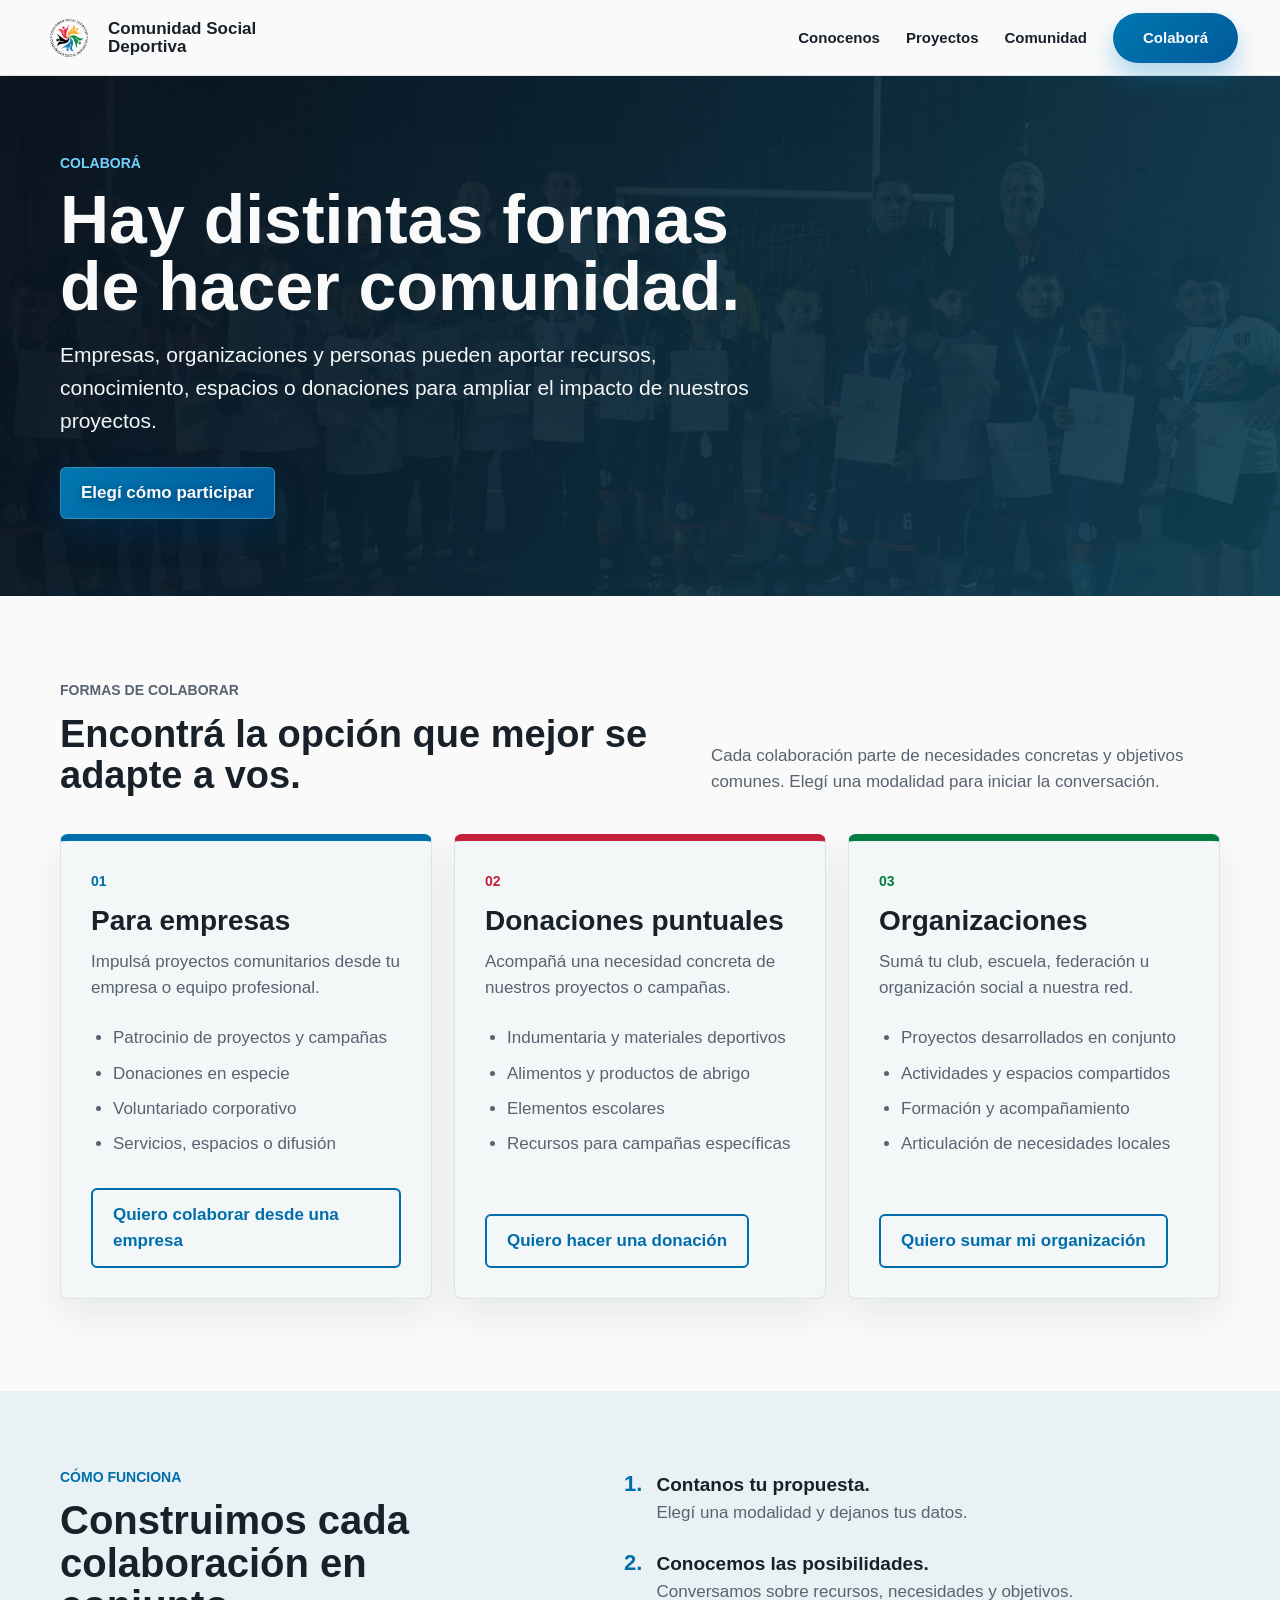
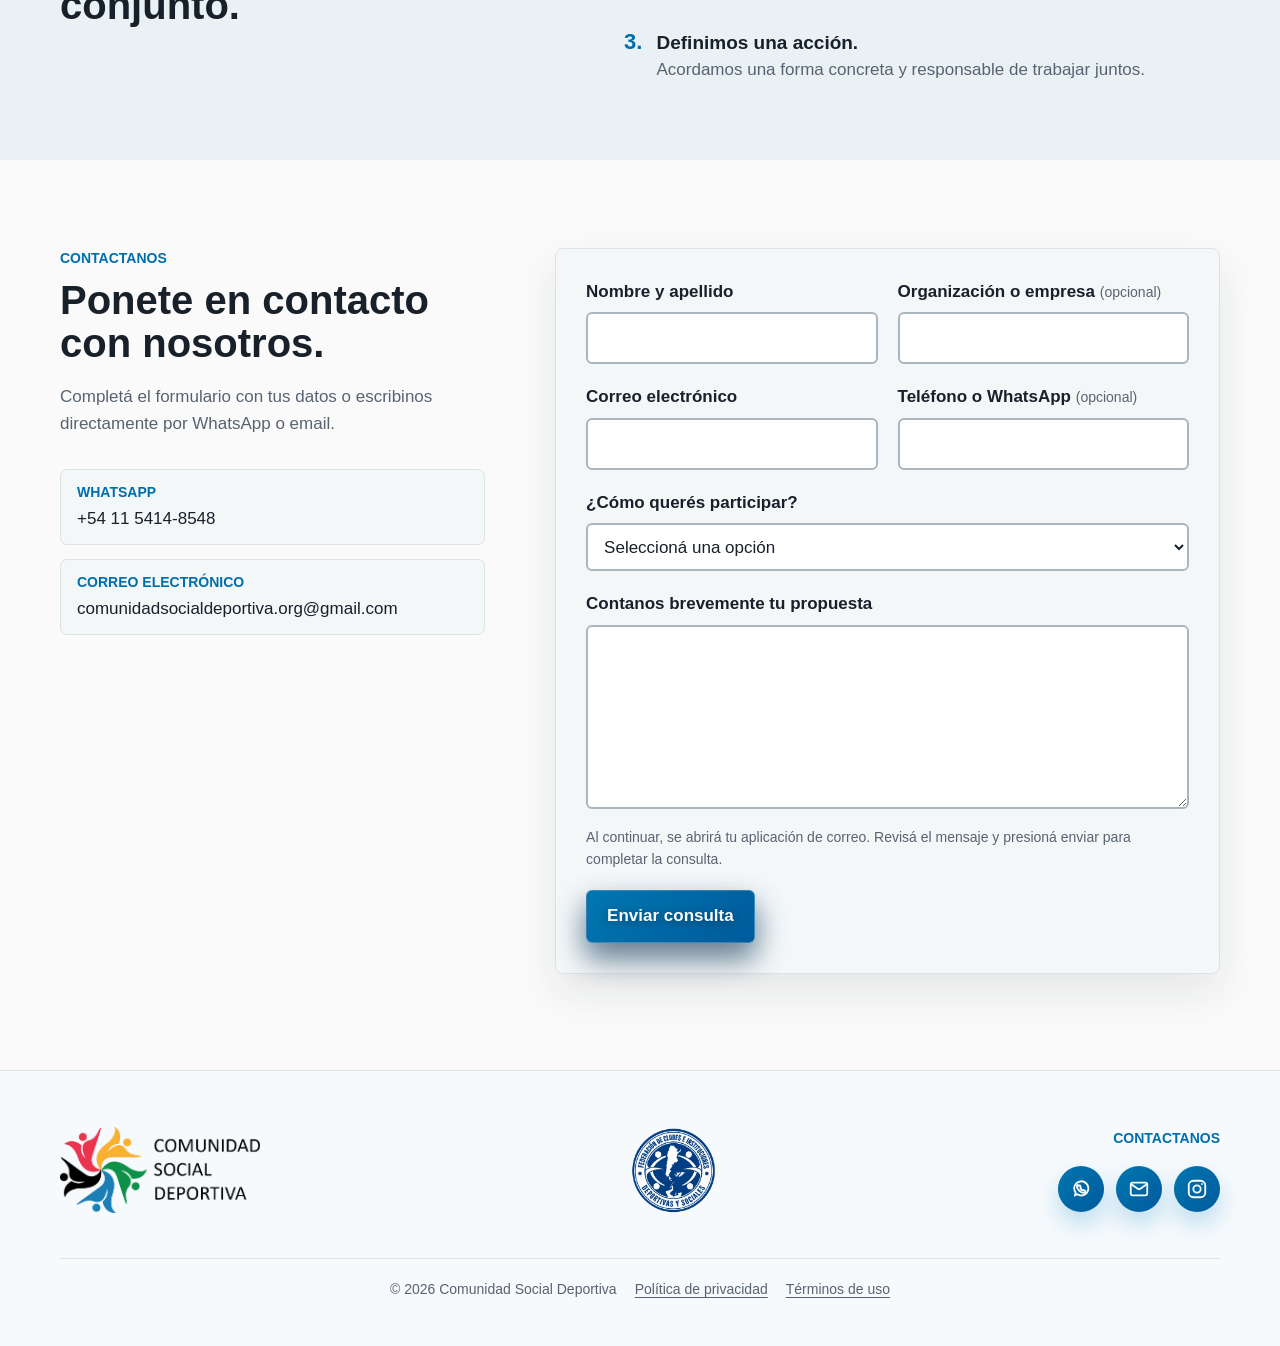
==== colabora.html @ 020f8c11 "Mejora accesibilidad y flujo de colaboración" ====
<!doctype html>
<html lang="es">
  <head>
    <meta charset="utf-8">
    <meta name="viewport" content="width=device-width, initial-scale=1">
    <title>Colaborá | Comunidad Social Deportiva</title>
    <meta
      name="description"
      content="Conocé las formas de colaborar con Comunidad Social Deportiva desde una empresa, con una donación puntual o sumando tu organización a la red."
    >
    <link rel="stylesheet" href="styles.css?v=20261016-3">
  </head>
  <body>
    <a class="skip-link" href="#contenido-principal">Saltar al contenido principal</a>
    <header class="site-header" data-header>
      <a class="brand" href="index.html#inicio" aria-label="Comunidad Social Deportiva">
        <img src="assets/logo-csd.png" alt="" class="brand__logo">
        <span class="brand__text">Comunidad Social Deportiva</span>
      </a>

      <button class="menu-toggle" type="button" aria-expanded="false" aria-controls="site-nav">
        <span class="menu-toggle__bar"></span>
        <span class="menu-toggle__bar"></span>
        <span class="menu-toggle__bar"></span>
        <span class="sr-only">Abrir menú</span>
      </button>

      <nav class="site-nav" id="site-nav" aria-label="Navegación principal">
        <a href="conocenos.html">Conocenos</a>
        <a href="index.html#proyectos">Proyectos</a>
        <a href="comunidad.html">Comunidad</a>
        <a class="nav-cta" href="colabora.html" aria-current="page">Colaborá</a>
      </nav>
    </header>

    <main id="contenido-principal" tabindex="-1">
      <section class="collaboration-hero">
        <div class="section-inner collaboration-hero__content">
          <p class="eyebrow">Colaborá</p>
          <h1>Hay distintas formas de hacer comunidad.</h1>
          <p>
            Empresas, organizaciones y personas pueden aportar recursos, conocimiento,
            espacios o donaciones para ampliar el impacto de nuestros proyectos.
          </p>
          <a class="button button--primary" href="#formas-de-colaborar">Elegí cómo participar</a>
        </div>
      </section>

      <section class="collaboration-options" id="formas-de-colaborar" aria-labelledby="formas-title">
        <div class="section-inner">
          <div class="section-heading collaboration-options__heading">
            <p class="section-kicker">Formas de colaborar</p>
            <h2 id="formas-title">Encontrá la opción que mejor se adapte a vos.</h2>
            <p>
              Cada colaboración parte de necesidades concretas y objetivos comunes.
              Elegí una modalidad para iniciar la conversación.
            </p>
          </div>

          <div class="collaboration-card-grid">
            <article class="collaboration-card collaboration-card--blue">
              <span class="collaboration-card__number" aria-hidden="true">01</span>
              <h3>Para empresas</h3>
              <p>Impulsá proyectos comunitarios desde tu empresa o equipo profesional.</p>
              <ul>
                <li>Patrocinio de proyectos y campañas</li>
                <li>Donaciones en especie</li>
                <li>Voluntariado corporativo</li>
                <li>Servicios, espacios o difusión</li>
              </ul>
              <a class="button button--outline" href="#contacto" data-collaboration-option="Empresa">
                Quiero colaborar desde una empresa
              </a>
            </article>

            <article class="collaboration-card collaboration-card--red">
              <span class="collaboration-card__number" aria-hidden="true">02</span>
              <h3>Donaciones puntuales</h3>
              <p>Acompañá una necesidad concreta de nuestros proyectos o campañas.</p>
              <ul>
                <li>Indumentaria y materiales deportivos</li>
                <li>Alimentos y productos de abrigo</li>
                <li>Elementos escolares</li>
                <li>Recursos para campañas específicas</li>
              </ul>
              <a class="button button--outline" href="#contacto" data-collaboration-option="Donación puntual">
                Quiero hacer una donación
              </a>
            </article>

            <article class="collaboration-card collaboration-card--green">
              <span class="collaboration-card__number" aria-hidden="true">03</span>
              <h3>Organizaciones</h3>
              <p>Sumá tu club, escuela, federación u organización social a nuestra red.</p>
              <ul>
                <li>Proyectos desarrollados en conjunto</li>
                <li>Actividades y espacios compartidos</li>
                <li>Formación y acompañamiento</li>
                <li>Articulación de necesidades locales</li>
              </ul>
              <a class="button button--outline" href="#contacto" data-collaboration-option="Integrar la red">
                Quiero sumar mi organización
              </a>
            </article>
          </div>
        </div>
      </section>

      <section class="collaboration-process" aria-labelledby="process-title">
        <div class="section-inner collaboration-process__grid">
          <div>
            <p class="section-kicker">Cómo funciona</p>
            <h2 id="process-title">Construimos cada colaboración en conjunto.</h2>
          </div>
          <ol class="collaboration-steps">
            <li><strong>Contanos tu propuesta.</strong> Elegí una modalidad y dejanos tus datos.</li>
            <li><strong>Conocemos las posibilidades.</strong> Conversamos sobre recursos, necesidades y objetivos.</li>
            <li><strong>Definimos una acción.</strong> Acordamos una forma concreta y responsable de trabajar juntos.</li>
          </ol>
        </div>
      </section>

      <section class="contact-section" id="contacto" aria-labelledby="contact-title">
        <div class="section-inner contact-section__grid">
          <div class="contact-section__intro">
            <p class="section-kicker">Contactanos</p>
            <h2 id="contact-title">Ponete en contacto con nosotros.</h2>
            <p>
              Completá el formulario con tus datos o escribinos directamente por WhatsApp o email.
            </p>

            <div class="contact-channels" aria-label="Canales de contacto directo">
              <a class="contact-channel" href="https://wa.me/541154148548" target="_blank" rel="noopener">
                <span class="contact-channel__label">WhatsApp</span>
                <span>+54 11 5414-8548</span>
              </a>
              <a class="contact-channel" href="mailto:comunidadsocialdeportiva.org@gmail.com">
                <span class="contact-channel__label">Correo electrónico</span>
                <span>comunidadsocialdeportiva.org@gmail.com</span>
              </a>
            </div>
          </div>

          <form class="contact-form" data-contact-form>
            <div class="form-field">
              <label for="contact-name">Nombre y apellido</label>
              <input id="contact-name" name="name" type="text" autocomplete="name" required>
            </div>

            <div class="form-field">
              <label for="contact-organization">Organización o empresa <span>(opcional)</span></label>
              <input id="contact-organization" name="organization" type="text" autocomplete="organization">
            </div>

            <div class="form-field">
              <label for="contact-email">Correo electrónico</label>
              <input id="contact-email" name="email" type="email" autocomplete="email" required>
            </div>

            <div class="form-field">
              <label for="contact-phone">Teléfono o WhatsApp <span>(opcional)</span></label>
              <input id="contact-phone" name="phone" type="tel" autocomplete="tel">
            </div>

            <div class="form-field form-field--full">
              <label for="contact-type">¿Cómo querés participar?</label>
              <select id="contact-type" name="type" required>
                <option value="">Seleccioná una opción</option>
                <option value="Empresa">Colaborar desde una empresa</option>
                <option value="Donación puntual">Hacer una donación puntual</option>
                <option value="Integrar la red">Sumar una organización a la red</option>
                <option value="Otra consulta">Otra consulta</option>
              </select>
            </div>

            <div class="form-field form-field--full">
              <label for="contact-message">Contanos brevemente tu propuesta</label>
              <textarea id="contact-message" name="message" rows="6" required></textarea>
            </div>

            <p class="form-help form-field--full" id="form-help">
              Al continuar, se abrirá tu aplicación de correo. Revisá el mensaje y presioná enviar para completar la consulta.
            </p>
            <div class="form-field--full">
              <button class="button button--primary" type="submit">Enviar consulta</button>
            </div>
            <p class="sr-only" aria-live="polite" data-form-status></p>
          </form>
        </div>
      </section>
    </main>

    <footer class="site-footer">
      <div class="section-inner footer__grid">
        <div class="footer__brand">
          <img src="assets/logo-csd-footer-cropped.png" alt="Comunidad Social Deportiva" class="footer__signature">
        </div>
        <div class="footer__federation">
          <img src="assets/logo-federacion-clubes.png" alt="Logo de la Federación de Clubes e Instituciones Deportivas y Sociales de la República Argentina" class="footer__federation-logo" loading="lazy">
        </div>
        <div class="footer__contact">
          <p class="footer__label">Contactanos</p>
          <div class="footer__socials" aria-label="Canales de contacto">
            <a class="footer__social-link" href="https://wa.me/541154148548" target="_blank" rel="noopener" aria-label="Enviar un mensaje por WhatsApp al 54 11 5414-8548" title="WhatsApp: 54 11 5414-8548">
              <svg viewBox="0 0 24 24" aria-hidden="true"><path d="M5.3 19.1 6.2 16A7.7 7.7 0 1 1 8 17.7l-2.7 1.4Z"></path><path d="M9.4 8.6c.2-.4.4-.4.7-.4h.5c.2 0 .4.1.5.4l.7 1.6c.1.3.1.5-.1.7l-.4.5c.5.9 1.2 1.6 2.1 2.1l.5-.4c.2-.2.5-.2.7-.1l1.6.7c.3.1.4.3.4.6v.5c0 .3-.1.5-.4.7-.5.4-1.1.6-1.8.6-2.9 0-6.8-3.9-6.8-6.8 0-.7.2-1.3.6-1.8Z"></path></svg>
            </a>
            <a class="footer__social-link" href="mailto:comunidadsocialdeportiva.org@gmail.com" aria-label="Enviar un mail a comunidadsocialdeportiva.org@gmail.com" title="comunidadsocialdeportiva.org@gmail.com">
              <svg viewBox="0 0 24 24" aria-hidden="true"><rect x="3" y="5" width="18" height="14" rx="2"></rect><path d="m4 7 7 5a2 2 0 0 0 2 0l7-5"></path></svg>
            </a>
            <a class="footer__social-link" href="https://www.instagram.com/comunidadsocialdeportiva.ok/" target="_blank" rel="noopener" aria-label="Instagram" title="Instagram">
              <svg viewBox="0 0 24 24" aria-hidden="true"><rect x="3" y="3" width="18" height="18" rx="5"></rect><circle cx="12" cy="12" r="4"></circle><path d="M17.5 6.5h.01"></path></svg>
            </a>
          </div>
        </div>
      </div>
      <div class="section-inner footer__legal">
        <span>© 2026 Comunidad Social Deportiva</span>
        <a href="politica-privacidad.html">Política de privacidad</a>
        <a href="terminos-uso.html">Términos de uso</a>
      </div>
    </footer>

    <script src="script.js?v=20261016-3"></script>
  </body>
</html>
---- styles.css ----
:root {
  --paper: #FAFAFA;
  --paper-soft: #F3F7F8;
  --ink: #18202A;
  --ink-muted: #586371;
  --line: #DCE3E7;
  --blue: #006EAB;
  --green: #007D3F;
  --yellow: #FCB131;
  --red: #C51F3A;
  --sky: #0077B0;
  --sky-deep: #005A9C;
  --surface: #EFF4F6;
  --shadow: 0 16px 40px rgba(24, 32, 42, 0.13);
  --image-text-shadow:
    0 2px 4px rgba(0, 0, 0, 0.68),
    0 10px 26px rgba(0, 0, 0, 0.58);
}

* {
  box-sizing: border-box;
}

html {
  scroll-behavior: smooth;
}

body {
  margin: 0;
  background: var(--paper);
  color: var(--ink);
  font-family: Calibri, "Segoe UI", Arial, sans-serif;
  font-size: 17px;
  line-height: 1.55;
  letter-spacing: 0;
}

img {
  display: block;
  max-width: 100%;
}

a {
  color: inherit;
  text-decoration: none;
}

:where(a, button):focus-visible {
  outline: 3px solid #FFFFFF;
  outline-offset: 4px;
  box-shadow: 0 0 0 7px #005FCC;
}

.skip-link {
  position: fixed;
  z-index: 100;
  top: 10px;
  left: 10px;
  padding: 10px 16px;
  color: #FFFFFF;
  background: #18202A;
  border-radius: 6px;
  transform: translateY(-160%);
}

.skip-link:focus {
  transform: translateY(0);
}

button {
  font: inherit;
}

.sr-only {
  position: absolute;
  width: 1px;
  height: 1px;
  padding: 0;
  margin: -1px;
  overflow: hidden;
  clip: rect(0, 0, 0, 0);
  white-space: nowrap;
  border: 0;
}

.site-header {
  position: sticky;
  top: 0;
  z-index: 20;
  display: flex;
  align-items: center;
  justify-content: space-between;
  gap: 28px;
  min-height: 76px;
  padding: 10px 42px;
  background: rgba(250, 250, 250, 0.94);
  border-bottom: 1px solid rgba(220, 227, 231, 0.9);
  backdrop-filter: blur(16px);
}

.brand {
  display: inline-flex;
  align-items: center;
  gap: 12px;
  min-width: 0;
}

.brand__logo {
  width: 54px;
  height: 54px;
  object-fit: contain;
}

.brand__text {
  max-width: 230px;
  color: var(--ink);
  font-weight: 700;
  line-height: 1.05;
}

.site-nav {
  display: flex;
  align-items: center;
  gap: 26px;
  color: var(--ink);
  font-size: 15px;
  font-weight: 700;
}

.site-nav a {
  position: relative;
  padding: 10px 0;
}

.site-nav a::after {
  position: absolute;
  right: 0;
  bottom: 4px;
  left: 0;
  height: 2px;
  content: "";
  background: var(--blue);
  transform: scaleX(0);
  transform-origin: center;
  transition: transform 180ms ease;
}

.site-nav a:hover::after,
.site-nav a:focus-visible::after,
.site-nav a[aria-current="page"]::after {
  transform: scaleX(1);
}

.site-nav .nav-cta {
  display: inline-flex;
  align-items: center;
  justify-content: center;
  min-height: 50px;
  padding: 13px 30px;
  color: var(--paper);
  background: linear-gradient(135deg, var(--sky) 0%, var(--sky-deep) 100%);
  border-radius: 999px;
  box-shadow: 0 14px 26px rgba(0, 129, 200, 0.3);
  transition: box-shadow 180ms ease, transform 180ms ease;
  white-space: nowrap;
}

.site-nav .nav-cta::after {
  display: none;
}

.site-nav .nav-cta:hover,
.site-nav .nav-cta:focus-visible {
  box-shadow: 0 18px 30px rgba(0, 129, 200, 0.4);
  transform: translateY(-2px) scale(1.02);
}

.menu-toggle {
  display: none;
  width: 44px;
  height: 44px;
  padding: 10px;
  background: var(--paper);
  border: 1px solid var(--line);
  border-radius: 6px;
}

.menu-toggle__bar {
  display: block;
  width: 100%;
  height: 2px;
  margin: 5px 0;
  background: var(--ink);
}

.hero {
  position: relative;
  height: min(720px, calc(100svh - 128px));
  min-height: 500px;
  overflow: hidden;
  background: var(--surface);
}

.slider,
.slide {
  position: absolute;
  inset: 0;
}

.slider,
.campaign-slider {
  touch-action: pan-y pinch-zoom;
}

.slide {
  opacity: 0;
  transition: opacity 600ms ease;
}

.slide:not(.is-active),
.campaign-slide:not(.is-active) {
  visibility: hidden;
}

.slide.is-active {
  opacity: 1;
}

.slide img {
  width: 100%;
  height: 100%;
  object-fit: cover;
}

.slide:nth-child(1) img {
  object-position: center center;
}

.slide:nth-child(2) img {
  object-position: center center;
}

.slide:nth-child(3) img {
  object-position: center center;
}

.hero__shade {
  position: absolute;
  inset: 0;
  background:
    radial-gradient(circle at 30% 48%, rgba(0, 0, 0, 0.48), rgba(0, 0, 0, 0) 42%),
    linear-gradient(90deg, rgba(8, 17, 28, 0.88), rgba(8, 17, 28, 0.68) 45%, rgba(8, 17, 28, 0.2) 78%, rgba(8, 17, 28, 0.12));
}

.hero__content {
  position: relative;
  z-index: 2;
  display: flex;
  flex-direction: column;
  align-items: flex-start;
  justify-content: center;
  width: min(620px, calc(100% - 44px));
  height: 100%;
  margin-left: max(22px, calc((100% - 1160px) / 2));
  color: var(--paper);
  text-shadow: var(--image-text-shadow);
}

.eyebrow,
.section-kicker,
.footer__label {
  margin: 0;
  color: var(--blue);
  font-size: 14px;
  font-weight: 800;
  text-transform: uppercase;
}

.hero .eyebrow {
  color: var(--sky);
  text-shadow:
    0 2px 5px rgba(0, 0, 0, 0.72),
    0 0 14px rgba(0, 168, 244, 0.42);
}

.hero h1 {
  max-width: 580px;
  margin: 12px 0 18px;
  font-size: 56px;
  line-height: 0.98;
}

.hero p:not(.eyebrow) {
  max-width: 560px;
  margin: 0 0 28px;
  color: #F4F7F8;
  font-size: 20px;
}

.button {
  display: inline-flex;
  align-items: center;
  justify-content: center;
  min-height: 46px;
  padding: 12px 20px;
  font-weight: 800;
  border-radius: 6px;
}

.button--primary {
  color: var(--paper);
  background: linear-gradient(135deg, var(--sky) 0%, var(--sky-deep) 100%);
  border: 1px solid rgba(250, 250, 250, 0.22);
  box-shadow:
    0 16px 30px rgba(0, 0, 0, 0.34),
    0 14px 28px rgba(0, 91, 169, 0.36);
  text-shadow: 0 2px 8px rgba(0, 0, 0, 0.38);
}

.slider-button {
  position: absolute;
  z-index: 4;
  top: 50%;
  display: grid;
  width: 44px;
  height: 44px;
  padding: 0;
  color: var(--paper);
  cursor: pointer;
  background: rgba(8, 17, 28, 0.58);
  border: 1px solid rgba(250, 250, 250, 0.62);
  border-radius: 50%;
  box-shadow: 0 10px 24px rgba(0, 0, 0, 0.48);
  place-items: center;
  transform: translateY(-50%);
}

.slider-button span {
  margin-top: -3px;
  font-size: 34px;
  line-height: 1;
}

.slider-button--prev {
  left: 24px;
}

.slider-button--next {
  right: 24px;
}

.slider-dots {
  position: absolute;
  z-index: 4;
  right: 0;
  bottom: 22px;
  left: 0;
  display: flex;
  justify-content: center;
  gap: 10px;
}

.slider-dot {
  width: 28px;
  height: 28px;
  padding: 8px;
  cursor: pointer;
  background: rgba(250, 250, 250, 0.72);
  background-clip: content-box;
  border: 0;
  border-radius: 50%;
  box-shadow: 0 5px 14px rgba(0, 0, 0, 0.44);
}

.slider-dot.is-active {
  background: var(--sky);
  border-radius: 999px;
}

.slider-rotation {
  position: absolute;
  z-index: 5;
  right: 18px;
  top: 16px;
  min-height: 44px;
  padding: 9px 14px;
  color: #FFFFFF;
  font-size: 14px;
  font-weight: 700;
  cursor: pointer;
  background: rgba(8, 17, 28, 0.88);
  border: 1px solid rgba(255, 255, 255, 0.82);
  border-radius: 6px;
}

.section-inner {
  width: min(1160px, calc(100% - 44px));
  margin: 0 auto;
}

.intro {
  padding: 72px 0;
  background: var(--paper);
}

.intro__grid {
  display: grid;
  grid-template-columns: minmax(0, 0.95fr) minmax(0, 1.05fr);
  gap: 58px;
  align-items: start;
}

.intro h2,
.section-heading h2 {
  margin: 8px 0 0;
  font-size: 38px;
  line-height: 1.08;
}

.intro__copy p,
.section-heading p {
  margin: 0;
  color: var(--ink-muted);
}

.intro__copy p + p {
  margin-top: 18px;
}

.projects {
  padding: 76px 0 88px;
  background: var(--paper-soft);
}

.section-heading {
  display: grid;
  grid-template-columns: minmax(0, 0.9fr) minmax(280px, 0.75fr);
  gap: 40px;
  align-items: end;
  margin-bottom: 34px;
}

.section-heading .section-kicker {
  grid-column: 1 / -1;
}

.section-heading h2 {
  margin-top: -28px;
}

.project-grid {
  display: grid;
  grid-template-columns: repeat(3, minmax(0, 1fr));
  gap: 24px;
}

.project-card {
  position: relative;
  display: block;
  overflow: hidden;
  background: var(--paper);
  border: 1px solid var(--line);
  border-radius: 8px;
  box-shadow: 0 12px 28px rgba(24, 32, 42, 0.08);
  transition: box-shadow 180ms ease, transform 180ms ease;
}

.project-card:hover,
.project-card:focus-within,
.project-card:focus-visible {
  z-index: 1;
  box-shadow: 0 18px 34px rgba(24, 32, 42, 0.16);
  transform: translateY(-2px) scale(1.01);
}

.project-card:focus-visible {
  outline: 3px solid #005FCC;
  outline-offset: 4px;
}

.project-card img {
  width: 100%;
  aspect-ratio: 16 / 10;
  object-fit: cover;
}

.project-card__body {
  display: flex;
  flex-direction: column;
  min-height: 255px;
  padding: 22px;
}

.project-card h3 {
  align-self: flex-start;
  margin: 0 0 16px;
  padding-bottom: 8px;
  font-size: 24px;
  line-height: 1.1;
  border-bottom: 3px solid currentColor;
}

.project-card p {
  margin: 0;
  color: var(--ink-muted);
}

.project-card--blue h3 {
  color: var(--blue);
}

.project-card--green h3 {
  color: var(--green);
}

.project-card--red h3 {
  color: var(--red);
}

.featured-campaigns {
  margin-top: 54px;
  padding-top: 42px;
  border-top: 1px solid var(--line);
}

.featured-campaigns__heading {
  margin-bottom: 24px;
}

.featured-campaigns__heading h2 {
  font-size: 30px;
}

.campaign-card-grid {
  display: grid;
  grid-template-columns: repeat(2, minmax(0, 1fr));
  gap: 18px;
}

.campaign-card {
  display: grid;
  grid-template-columns: 168px minmax(0, 1fr);
  min-height: 190px;
  overflow: hidden;
  background: var(--paper);
  border: 1px solid var(--line);
  border-radius: 8px;
  box-shadow: 0 10px 22px rgba(24, 32, 42, 0.08);
  transition: box-shadow 180ms ease, transform 180ms ease;
}

.campaign-card:hover,
.campaign-card:focus-visible {
  box-shadow: 0 16px 30px rgba(24, 32, 42, 0.15);
  transform: translateY(-2px);
}

.campaign-card:focus-visible {
  outline: 3px solid #005FCC;
  outline-offset: 4px;
}

.campaign-card img {
  width: 100%;
  height: 100%;
  object-fit: cover;
}

.campaign-card__body {
  display: flex;
  flex-direction: column;
  justify-content: center;
  padding: 20px;
}

.campaign-card__body span {
  align-self: flex-start;
  padding-bottom: 7px;
  font-size: 13px;
  font-weight: 800;
  line-height: 1;
  text-transform: uppercase;
  border-bottom: 3px solid currentColor;
}

.campaign-card__body h3 {
  margin: 14px 0 8px;
  font-size: 21px;
  line-height: 1.1;
}

.campaign-card__body p {
  margin: 0;
  color: var(--ink-muted);
  font-size: 16px;
  line-height: 1.4;
}

.campaign-card--blue .campaign-card__body span {
  color: var(--blue);
}

.campaign-card--green .campaign-card__body span {
  color: var(--green);
}

.campaign-card--red .campaign-card__body span {
  color: var(--red);
}

.page-hero {
  position: relative;
  min-height: 460px;
  overflow: hidden;
  color: var(--paper);
  background: var(--surface);
}

.page-hero img,
.page-hero__shade {
  position: absolute;
  inset: 0;
  width: 100%;
  height: 100%;
}

.page-hero img {
  object-fit: cover;
  object-position: center center;
}

.page-hero__shade {
  background:
    radial-gradient(circle at 30% 48%, rgba(0, 0, 0, 0.46), rgba(0, 0, 0, 0) 44%),
    linear-gradient(90deg, rgba(8, 17, 28, 0.88), rgba(8, 17, 28, 0.62) 58%, rgba(8, 17, 28, 0.18));
}

.page-hero__content {
  position: relative;
  z-index: 2;
  display: flex;
  flex-direction: column;
  align-items: flex-start;
  justify-content: center;
  min-height: 460px;
  text-shadow: var(--image-text-shadow);
}

.page-hero h1 {
  max-width: 700px;
  margin: 12px 0 18px;
  font-size: 52px;
  line-height: 1;
}

.page-hero p:not(.eyebrow) {
  max-width: 620px;
  margin: 0;
  color: #F4F7F8;
  font-size: 20px;
}

.page-hero .eyebrow {
  color: var(--sky);
  text-shadow:
    0 2px 5px rgba(0, 0, 0, 0.72),
    0 0 14px rgba(0, 168, 244, 0.42);
}

.story {
  padding: 78px 0;
  background: var(--paper);
}

.story__grid,
.community-content__grid {
  display: grid;
  grid-template-columns: minmax(0, 0.85fr) minmax(0, 1.15fr);
  gap: 68px;
}

.story h2,
.mission h2,
.community-content h2 {
  margin: 8px 0 0;
  font-size: 38px;
  line-height: 1.08;
}

.story__copy p,
.community-content__copy p,
.mission p,
.approach__item p {
  margin: 0;
  color: var(--ink-muted);
}

.story__copy p + p,
.community-content__copy p + p {
  margin-top: 18px;
}

.community-content__copy h3 {
  margin: 34px 0 14px;
  color: var(--ink);
  font-size: 24px;
  line-height: 1.12;
}

.content-action {
  margin-top: 34px;
}

.urban-sport {
  padding: 78px 0 88px;
  background: var(--paper);
}

.urban-sport__intro {
  max-width: 780px;
  margin: 0 auto 34px;
  text-align: center;
}

.urban-sport__intro h2 {
  margin: 10px 0 0;
  font-size: 38px;
  line-height: 1.08;
}

.urban-sport__grid {
  display: grid;
  grid-template-columns: repeat(2, minmax(0, 1fr));
  gap: 0;
  overflow: hidden;
  color: var(--paper);
  background: #176788;
  border-radius: 8px;
}

.urban-sport__panel {
  min-height: 300px;
  padding: 44px;
  text-align: center;
}

.urban-sport__panel + .urban-sport__panel {
  border-left: 1px solid rgba(250, 250, 250, 0.22);
}

.urban-sport__panel h3 {
  margin: 0 0 20px;
  font-size: 26px;
  line-height: 1.08;
}

.urban-sport__panel p {
  max-width: 420px;
  margin: 0 auto;
  color: #F4F7F8;
  font-size: 19px;
}

.urban-sport__what {
  max-width: 900px;
  margin: 46px auto 0;
  padding-top: 32px;
  border-top: 1px solid var(--line);
}

.urban-sport__what h2 {
  margin: 0 0 14px;
  font-size: 28px;
  line-height: 1.1;
}

.urban-sport__what p {
  margin: 0;
  color: var(--ink-muted);
  font-size: 18px;
}

.sport-campaigns {
  margin-top: 62px;
}

.sport-campaigns__heading {
  margin-bottom: 28px;
}

.sport-campaign-grid {
  display: grid;
  grid-template-columns: repeat(3, minmax(0, 1fr));
  gap: 24px;
}

.sport-campaign-card {
  scroll-margin-top: 96px;
  overflow: hidden;
  background: var(--paper);
  border: 1px solid var(--line);
  border-radius: 8px;
  box-shadow: 0 12px 28px rgba(24, 32, 42, 0.08);
}

.sport-campaign-card img {
  width: 100%;
  aspect-ratio: 16 / 10;
  object-fit: cover;
}

.sport-campaign-card__body {
  min-height: 230px;
  padding: 22px;
}

.sport-campaign-card__body span {
  display: inline-block;
  padding-bottom: 8px;
  color: var(--blue);
  font-size: 13px;
  font-weight: 800;
  text-transform: uppercase;
  border-bottom: 3px solid currentColor;
}

.sport-campaign-card__body h3 {
  margin: 18px 0 10px;
  font-size: 24px;
  line-height: 1.1;
}

.sport-campaign-card__body p {
  margin: 0;
  color: var(--ink-muted);
}

.community-content {
  padding: 78px 0;
  background: var(--paper);
}

.campaign-detail {
  padding: 78px 0 88px;
  background: var(--paper);
}

.campaign-detail__text {
  max-width: 840px;
  margin: 0 auto 34px;
}

.campaign-detail__copy {
  margin-top: 14px;
}

.campaign-detail__copy p {
  margin: 0;
  color: var(--ink-muted);
  font-size: 20px;
}

.campaign-detail__copy p + p {
  margin-top: 18px;
}

.campaign-detail__subtitle {
  margin: 38px 0 22px;
  font-size: 38px;
  line-height: 1.08;
}

.campaign-slider {
  position: relative;
  overflow: hidden;
  width: 100%;
  min-height: 430px;
  max-height: 680px;
  aspect-ratio: 16 / 9;
  background: #E8EEF1;
  border: 1px solid var(--line);
  border-radius: 8px;
  box-shadow: 0 18px 38px rgba(24, 32, 42, 0.12);
}

.campaign-slide {
  position: absolute;
  inset: 0;
  display: grid;
  opacity: 0;
  transition: opacity 600ms ease;
  place-items: center;
}

.campaign-slide.is-active {
  z-index: 1;
  opacity: 1;
}

.campaign-slide img {
  width: 100%;
  height: 100%;
  object-fit: contain;
}

.campaign-slider__button {
  position: absolute;
  z-index: 3;
  top: 50%;
  display: grid;
  width: 46px;
  height: 46px;
  padding: 0;
  color: var(--paper);
  cursor: pointer;
  background: rgba(8, 17, 28, 0.62);
  border: 1px solid rgba(250, 250, 250, 0.68);
  border-radius: 50%;
  box-shadow: 0 10px 24px rgba(0, 0, 0, 0.34);
  place-items: center;
  transform: translateY(-50%);
}

.campaign-slider__button span {
  margin-top: -3px;
  font-size: 34px;
  line-height: 1;
}

.campaign-slider__button--prev {
  left: 18px;
}

.campaign-slider__button--next {
  right: 18px;
}

.campaign-slider__dots {
  position: absolute;
  z-index: 3;
  right: 0;
  bottom: 18px;
  left: 0;
  display: flex;
  flex-wrap: wrap;
  justify-content: center;
  gap: 8px;
  padding: 0 64px;
}

.campaign-slider__dot {
  width: 28px;
  height: 28px;
  padding: 8px;
  cursor: pointer;
  background: rgba(250, 250, 250, 0.75);
  background-clip: content-box;
  border: 0;
  border-radius: 50%;
  box-shadow: 0 5px 14px rgba(0, 0, 0, 0.34);
}

.campaign-slider__dot.is-active {
  background: var(--red);
  border-radius: 999px;
}

.campaign-slider--portrait {
  width: min(100%, 560px);
  min-height: 0;
  max-height: none;
  aspect-ratio: 3 / 4;
  margin: 0 auto;
}

.sustainability-list {
  display: grid;
  gap: 12px;
  margin: 0;
  padding: 0;
  color: var(--ink-muted);
  list-style: none;
}

.sustainability-list li {
  display: grid;
  grid-template-columns: 34px minmax(0, 1fr);
  gap: 10px;
  align-items: start;
}

.sustainability-list span {
  font-size: 22px;
  line-height: 1.2;
}

.campaign-slider--green .campaign-slider__dot.is-active {
  background: var(--green);
  border-color: var(--green);
}

.campaign-slider--blue .campaign-slider__dot.is-active {
  background: var(--blue);
  border-color: var(--blue);
}

.campaign-slider--yellow .campaign-slider__dot.is-active {
  background: var(--yellow);
  border-color: var(--yellow);
}

.campaign-slider--red .campaign-slider__dot.is-active {
  background: var(--red);
  border-color: var(--red);
}

.social-page {
  padding: 78px 0 88px;
  background: var(--paper);
}

.social-feature {
  display: grid;
  grid-template-columns: minmax(0, 0.82fr) minmax(320px, 0.78fr);
  gap: 58px;
  align-items: center;
  padding: 44px 0 54px;
  border-top: 1px solid var(--line);
  border-bottom: 1px solid var(--line);
}

.social-feature + .social-feature {
  border-top: 0;
}

.social-feature--blue .section-kicker {
  color: var(--blue);
}

.social-feature--yellow .section-kicker {
  color: #805400;
}

.social-feature--red .section-kicker {
  color: var(--red);
}

.social-feature--green .section-kicker {
  color: var(--green);
}

.social-feature__copy h2 {
  max-width: 660px;
  margin: 10px 0 18px;
  color: var(--ink);
  font-size: 38px;
  line-height: 1.08;
}

.social-feature__copy p:not(.section-kicker) {
  max-width: 680px;
  margin: 0;
  color: var(--ink-muted);
  font-size: 20px;
}

.social-feature__slider {
  justify-self: center;
}

.social-feature__slider--landscape {
  width: min(100%, 680px);
  min-height: 360px;
  max-height: none;
  aspect-ratio: 4 / 3;
}

.mission {
  padding: 72px 0;
  background: #EEF4F5;
}

.mission__grid {
  display: grid;
  grid-template-columns: 260px minmax(0, 1fr);
  gap: 64px;
  align-items: center;
}

.mission__mark {
  display: grid;
  grid-template-columns: repeat(2, 88px);
  grid-auto-rows: 88px;
  gap: 14px;
  justify-content: center;
}

.mission__mark span {
  display: block;
  border-radius: 50%;
}

.mission__mark span:nth-child(1) {
  background: var(--red);
}

.mission__mark span:nth-child(2) {
  background: var(--yellow);
}

.mission__mark span:nth-child(3) {
  background: var(--blue);
}

.mission__mark span:nth-child(4) {
  background: var(--green);
}

.mission p {
  max-width: 760px;
  margin-top: 18px;
  font-size: 20px;
}

.approach {
  padding: 76px 0 88px;
  background: var(--paper);
}

.approach__grid {
  display: grid;
  grid-template-columns: repeat(4, minmax(0, 1fr));
  gap: 22px;
}

.approach__item {
  min-height: 230px;
  padding: 24px;
  background: var(--paper-soft);
  border: 1px solid var(--line);
  border-radius: 8px;
}

.approach__dot {
  display: block;
  width: 18px;
  height: 18px;
  margin-bottom: 24px;
  border-radius: 50%;
}

.approach__dot--blue {
  background: var(--blue);
}

.approach__dot--yellow {
  background: var(--yellow);
}

.approach__dot--red {
  background: var(--red);
}

.approach__dot--green {
  background: var(--green);
}

.approach__item h3 {
  margin: 0 0 10px;
  font-size: 23px;
  line-height: 1.1;
}

.impact {
  padding: 44px 0;
  color: var(--paper);
  background: #1F5E7D;
}

.impact__grid {
  display: grid;
  grid-template-columns: repeat(3, minmax(0, 1fr));
  gap: 20px;
}

.impact__item {
  padding: 8px 0;
}

.impact__item strong {
  display: block;
  color: var(--yellow);
  font-size: 44px;
  line-height: 1;
}

.impact__item span {
  display: block;
  margin-top: 8px;
  color: #EEF4F5;
  font-weight: 700;
}

.collaborate {
  padding: 72px 0;
  background: var(--paper);
}

.collaborate__grid {
  display: grid;
  grid-template-columns: minmax(0, 0.95fr) minmax(0, 1.05fr);
  gap: 58px;
  align-items: start;
}

.collaborate__action {
  margin-top: 28px;
}

.collaboration-hero {
  color: var(--paper);
  background:
    linear-gradient(115deg, rgba(8, 17, 28, 0.96), rgba(16, 66, 88, 0.9)),
    url("assets/slide-comunidad-2.jpg") center / cover;
}

.collaboration-hero__content {
  display: flex;
  flex-direction: column;
  align-items: flex-start;
  justify-content: center;
  min-height: 520px;
  padding-top: 76px;
  padding-bottom: 76px;
}

.collaboration-hero .eyebrow {
  color: #71D1FF;
}

.collaboration-hero h1 {
  max-width: 760px;
  margin: 12px 0 20px;
  font-size: clamp(42px, 6vw, 68px);
  line-height: 0.98;
}

.collaboration-hero p:not(.eyebrow) {
  max-width: 700px;
  margin: 0 0 30px;
  color: #F4F7F8;
  font-size: 21px;
}

.collaboration-options {
  padding: 84px 0 92px;
}

.collaboration-options__heading {
  margin-bottom: 38px;
}

.collaboration-options__heading > p:last-child {
  align-self: end;
  margin: 0;
  color: var(--ink-muted);
}

.collaboration-card-grid {
  display: grid;
  grid-template-columns: repeat(3, minmax(0, 1fr));
  gap: 22px;
}

.collaboration-card {
  display: flex;
  flex-direction: column;
  min-height: 100%;
  padding: 30px;
  background: var(--paper-soft);
  border: 1px solid var(--line);
  border-top: 7px solid var(--blue);
  border-radius: 8px;
  box-shadow: 0 16px 36px rgba(24, 32, 42, 0.08);
}

.collaboration-card--red {
  border-top-color: var(--red);
}

.collaboration-card--green {
  border-top-color: var(--green);
}

.collaboration-card__number {
  color: var(--blue);
  font-size: 14px;
  font-weight: 800;
}

.collaboration-card--red .collaboration-card__number {
  color: var(--red);
}

.collaboration-card--green .collaboration-card__number {
  color: var(--green);
}

.collaboration-card h3 {
  margin: 14px 0 12px;
  font-size: 28px;
  line-height: 1.08;
}

.collaboration-card p {
  margin: 0;
  color: var(--ink-muted);
}

.collaboration-card ul {
  display: grid;
  gap: 9px;
  margin: 24px 0 30px;
  padding-left: 22px;
  color: var(--ink-muted);
}

.collaboration-card .button {
  align-self: flex-start;
  margin-top: auto;
}

.button--outline {
  color: var(--blue);
  background: transparent;
  border: 2px solid currentColor;
}

.button--outline:hover {
  color: var(--paper);
  background: var(--blue);
}

.collaboration-process {
  padding: 76px 0;
  background: #EAF1F4;
}

.collaboration-process__grid {
  display: grid;
  grid-template-columns: minmax(0, 0.9fr) minmax(0, 1.1fr);
  gap: 70px;
}

.collaboration-process h2,
.contact-section h2 {
  margin: 10px 0 0;
  font-size: 40px;
  line-height: 1.06;
}

.collaboration-steps {
  display: grid;
  gap: 20px;
  margin: 0;
  padding-left: 28px;
}

.collaboration-steps li {
  padding-left: 8px;
  color: var(--ink-muted);
}

.collaboration-steps li::marker {
  color: var(--blue);
  font-size: 22px;
  font-weight: 800;
}

.collaboration-steps strong {
  display: block;
  color: var(--ink);
  font-size: 19px;
}

.contact-section {
  padding: 88px 0 96px;
}

.contact-section__grid {
  display: grid;
  grid-template-columns: minmax(0, 0.78fr) minmax(0, 1.22fr);
  gap: 70px;
  align-items: start;
}

.contact-section__intro > p:not(.section-kicker) {
  margin: 20px 0 0;
  color: var(--ink-muted);
}

.contact-channels {
  display: grid;
  gap: 14px;
  margin-top: 32px;
}

.contact-channel {
  display: flex;
  flex-direction: column;
  gap: 2px;
  min-height: 64px;
  padding: 12px 16px;
  overflow-wrap: anywhere;
  background: var(--paper-soft);
  border: 1px solid var(--line);
  border-radius: 7px;
}

.contact-channel:hover {
  border-color: var(--blue);
}

.contact-channel__label {
  color: var(--blue);
  font-size: 14px;
  font-weight: 800;
  text-transform: uppercase;
}

.contact-form {
  display: grid;
  grid-template-columns: repeat(2, minmax(0, 1fr));
  gap: 20px;
  padding: 30px;
  background: var(--paper-soft);
  border: 1px solid var(--line);
  border-radius: 8px;
  box-shadow: 0 18px 42px rgba(24, 32, 42, 0.09);
}

.form-field {
  display: flex;
  flex-direction: column;
  gap: 7px;
}

.form-field--full {
  grid-column: 1 / -1;
}

.form-field label {
  color: var(--ink);
  font-weight: 800;
}

.form-field label span,
.form-help {
  color: var(--ink-muted);
  font-size: 14px;
  font-weight: 400;
}

.form-field input,
.form-field select,
.form-field textarea {
  width: 100%;
  min-height: 48px;
  padding: 11px 12px;
  color: var(--ink);
  font: inherit;
  background: #FFFFFF;
  border: 2px solid #AAB6BE;
  border-radius: 6px;
}

.form-field textarea {
  min-height: 150px;
  resize: vertical;
}

.form-field :where(input, select, textarea):focus-visible {
  outline: 3px solid #005FCC;
  outline-offset: 2px;
  border-color: #005FCC;
}

.form-help {
  margin: -2px 0 0;
}

.collaborate h2 {
  margin: 8px 0 0;
  font-size: 38px;
  line-height: 1.08;
}

.collaborate__copy p {
  margin: 0;
  color: var(--ink-muted);
}

.collaborate__copy p + p {
  margin-top: 18px;
}

.site-footer {
  padding: 46px 0;
  color: var(--ink);
  background: #F6FAFC;
  border-top: 1px solid var(--line);
}

.footer__grid {
  display: flex;
  align-items: center;
  justify-content: space-between;
  gap: 48px;
}

.footer__brand {
  max-width: 430px;
}

.footer__federation {
  flex: 0 1 300px;
  text-align: center;
  transform: translateX(-100px);
}

.footer__federation-logo {
  display: block;
  width: 86px;
  height: auto;
  margin: 0 auto;
  object-fit: contain;
}

.footer__signature {
  width: min(200px, 100%);
  height: auto;
  object-fit: contain;
}

.site-footer p {
  margin: 0;
}

.footer__contact {
  text-align: right;
}

.footer__label {
  color: var(--blue);
}

.footer__socials {
  display: flex;
  justify-content: flex-end;
  gap: 12px;
  margin-top: 16px;
}

.footer__social-link {
  display: grid;
  width: 46px;
  height: 46px;
  color: var(--paper);
  background: linear-gradient(135deg, var(--sky) 0%, var(--sky-deep) 100%);
  border-radius: 50%;
  box-shadow: 0 12px 24px rgba(0, 129, 200, 0.24);
  place-items: center;
}

.footer__social-link[href] {
  transition: transform 180ms ease, box-shadow 180ms ease;
}

.footer__social-link[href]:hover,
.footer__social-link[href]:focus-visible {
  box-shadow: 0 16px 28px rgba(0, 129, 200, 0.34);
  transform: translateY(-2px);
}

.footer__social-link:not([href]) {
  opacity: 0.72;
}

.footer__social-link svg {
  width: 22px;
  height: 22px;
  fill: none;
  stroke: currentColor;
  stroke-linecap: round;
  stroke-linejoin: round;
  stroke-width: 2;
}

.footer__legal {
  display: flex;
  flex-wrap: wrap;
  justify-content: center;
  gap: 8px 18px;
  margin-top: 34px;
  padding-top: 20px;
  color: var(--ink-muted);
  font-size: 14px;
  line-height: 1.5;
  border-top: 1px solid var(--line);
}

.footer__legal a {
  text-decoration: underline;
  text-decoration-thickness: 1px;
  text-underline-offset: 3px;
}

.footer__legal a:hover {
  color: var(--blue);
}

.legal-content {
  padding: 76px 0 92px;
}

.legal-content__inner {
  max-width: 820px;
}

.legal-content h1 {
  margin: 10px 0 24px;
  font-size: clamp(40px, 6vw, 58px);
  line-height: 1;
}

.legal-content h2 {
  margin: 38px 0 12px;
  font-size: 27px;
  line-height: 1.12;
}

.legal-content p,
.legal-content li {
  color: var(--ink-muted);
}

.legal-content a {
  color: var(--blue);
  font-weight: 700;
  text-decoration: underline;
  text-underline-offset: 3px;
}

.legal-notice {
  margin: 28px 0 36px;
  padding: 20px;
  color: var(--ink);
  background: #EAF1F4;
  border-left: 5px solid var(--blue);
  border-radius: 4px;
}

@media (prefers-reduced-motion: reduce) {
  html {
    scroll-behavior: auto;
  }

  .slide,
  .campaign-slide,
  .campaign-card,
  .project-card,
  .site-nav .nav-cta,
  .site-nav a::after {
    transition: none;
  }

  .project-card:hover,
  .project-card:focus-within,
  .project-card:focus-visible,
  .campaign-card:hover,
  .campaign-card:focus-visible,
  .site-nav .nav-cta:hover,
  .site-nav .nav-cta:focus-visible {
    transform: none;
  }
}

@media (max-width: 900px) {
  .site-header {
    padding: 10px 22px;
  }

  .menu-toggle {
    display: block;
  }

  .site-nav {
    position: absolute;
    top: 100%;
    right: 18px;
    left: 18px;
    display: none;
    flex-direction: column;
    align-items: stretch;
    gap: 4px;
    padding: 16px;
    background: var(--paper);
    border: 1px solid var(--line);
    border-radius: 8px;
    box-shadow: var(--shadow);
  }

  .site-nav.is-open {
    display: flex;
  }

  .site-nav a {
    padding: 11px 12px;
    border-radius: 6px;
  }

  .site-nav .nav-cta {
    justify-content: center;
    min-width: 0;
    padding: 13px 22px;
    border-radius: 999px;
  }

  .site-nav a::after {
    display: none;
  }

  .hero {
    height: min(650px, calc(100svh - 118px));
    min-height: 440px;
  }

  .hero__shade {
    background: linear-gradient(180deg, rgba(8, 17, 28, 0.54), rgba(8, 17, 28, 0.82));
  }

  .hero h1 {
    font-size: 42px;
  }

  .hero p:not(.eyebrow) {
    font-size: 18px;
  }

  .slider-button {
    display: none;
  }

  .intro__grid,
  .section-heading,
  .story__grid,
  .community-content__grid,
  .social-feature,
  .urban-sport__grid,
  .mission__grid,
  .collaborate__grid {
    grid-template-columns: 1fr;
    gap: 18px;
  }

  .mission__mark {
    justify-content: start;
    grid-template-columns: repeat(4, 52px);
    grid-auto-rows: 52px;
  }

  .section-heading h2 {
    margin-top: 0;
  }

  .project-grid {
    grid-template-columns: repeat(2, minmax(0, 1fr));
  }

  .campaign-card-grid {
    grid-template-columns: 1fr;
  }

  .approach__grid {
    grid-template-columns: repeat(2, minmax(0, 1fr));
  }

  .sport-campaign-grid {
    grid-template-columns: repeat(2, minmax(0, 1fr));
  }

  .urban-sport__panel + .urban-sport__panel {
    border-top: 1px solid rgba(250, 250, 250, 0.22);
    border-left: 0;
  }

  .collaboration-card-grid {
    grid-template-columns: 1fr;
  }

  .collaboration-card {
    min-height: 0;
  }

  .collaboration-process__grid,
  .contact-section__grid {
    grid-template-columns: 1fr;
    gap: 38px;
  }
}

@media (max-width: 640px) {
  body {
    font-size: 16px;
  }

  .brand__logo {
    width: 48px;
    height: 48px;
  }

  .brand__text {
    max-width: 160px;
    font-size: 15px;
  }

  .hero {
    height: 520px;
    min-height: 0;
  }

  .hero__content {
    justify-content: flex-end;
    padding-bottom: 72px;
  }

  .hero h1 {
    font-size: 36px;
  }

  .page-hero,
  .page-hero__content {
    min-height: 420px;
  }

  .page-hero h1 {
    font-size: 36px;
  }

  .page-hero p:not(.eyebrow),
  .mission p {
    font-size: 18px;
  }

  .intro,
  .projects,
  .story,
  .community-content,
  .social-page,
  .urban-sport,
  .campaign-detail,
  .mission,
  .approach,
  .collaborate,
  .collaboration-options,
  .collaboration-process,
  .contact-section {
    padding: 54px 0;
  }

  .intro h2,
  .section-heading h2,
  .story h2,
  .community-content h2,
  .social-feature__copy h2,
  .urban-sport__intro h2,
  .campaign-detail__subtitle,
  .mission h2,
  .collaborate h2,
  .collaboration-process h2,
  .contact-section h2 {
    font-size: 30px;
  }

  .collaboration-hero__content {
    min-height: 500px;
    padding-top: 58px;
    padding-bottom: 58px;
  }

  .collaboration-hero h1 {
    font-size: 40px;
  }

  .collaboration-hero p:not(.eyebrow) {
    font-size: 18px;
  }

  .collaboration-card {
    padding: 24px;
  }

  .contact-form {
    grid-template-columns: 1fr;
    padding: 22px;
  }

  .form-field--full {
    grid-column: auto;
  }

  .urban-sport__panel {
    min-height: auto;
    padding: 34px 24px;
  }

  .urban-sport__panel h3 {
    font-size: 24px;
  }

  .urban-sport__panel p {
    font-size: 17px;
  }

  .urban-sport__what h2 {
    font-size: 26px;
  }

  .sport-campaign-grid {
    grid-template-columns: 1fr;
  }

  .sport-campaign-card__body {
    min-height: auto;
  }

  .campaign-card {
    grid-template-columns: 1fr;
  }

  .campaign-card img {
    height: auto;
    aspect-ratio: 16 / 9;
  }

  .featured-campaigns__heading h2 {
    font-size: 28px;
  }

  .social-feature {
    padding: 34px 0 42px;
  }

  .social-feature__copy p:not(.section-kicker) {
    font-size: 18px;
  }

  .campaign-detail__copy p {
    font-size: 18px;
  }

  .campaign-slider {
    min-height: 360px;
    aspect-ratio: 4 / 5;
  }

  .campaign-slider--portrait {
    width: 100%;
    min-height: 0;
    aspect-ratio: 3 / 4;
  }

  .social-feature__slider--landscape {
    min-height: 240px;
    aspect-ratio: 4 / 3;
  }

  .campaign-slider__button {
    width: 40px;
    height: 40px;
  }

  .campaign-slider__button--prev {
    left: 12px;
  }

  .campaign-slider__button--next {
    right: 12px;
  }

  .campaign-slider__dots {
    bottom: 14px;
    padding: 0 54px;
  }

  .project-grid,
  .impact__grid,
  .approach__grid {
    grid-template-columns: 1fr;
  }

  .approach__item {
    min-height: auto;
  }

  .project-card__body {
    min-height: auto;
  }

  .footer__grid {
    display: grid;
    grid-template-columns: minmax(0, 1fr) minmax(0, 1fr);
    align-items: center;
    gap: 28px 20px;
  }

  .footer__brand {
    display: flex;
    align-items: center;
    justify-content: center;
    min-width: 0;
  }

  .footer__signature {
    width: min(100%, 170px);
  }

  .footer__federation {
    flex: none;
    min-width: 0;
    transform: none;
  }

  .footer__federation-logo {
    width: min(100%, 73px);
    max-height: 92px;
  }

  .footer__contact {
    grid-column: 1 / -1;
    text-align: center;
  }

  .footer__socials {
    justify-content: center;
  }
}

@media (max-width: 420px) {
  .site-footer {
    padding: 34px 0;
  }

  .footer__grid {
    gap: 24px 16px;
  }

  .footer__signature {
    width: min(100%, 145px);
  }

  .footer__federation-logo {
    width: min(100%, 62px);
    max-height: 78px;
  }
}
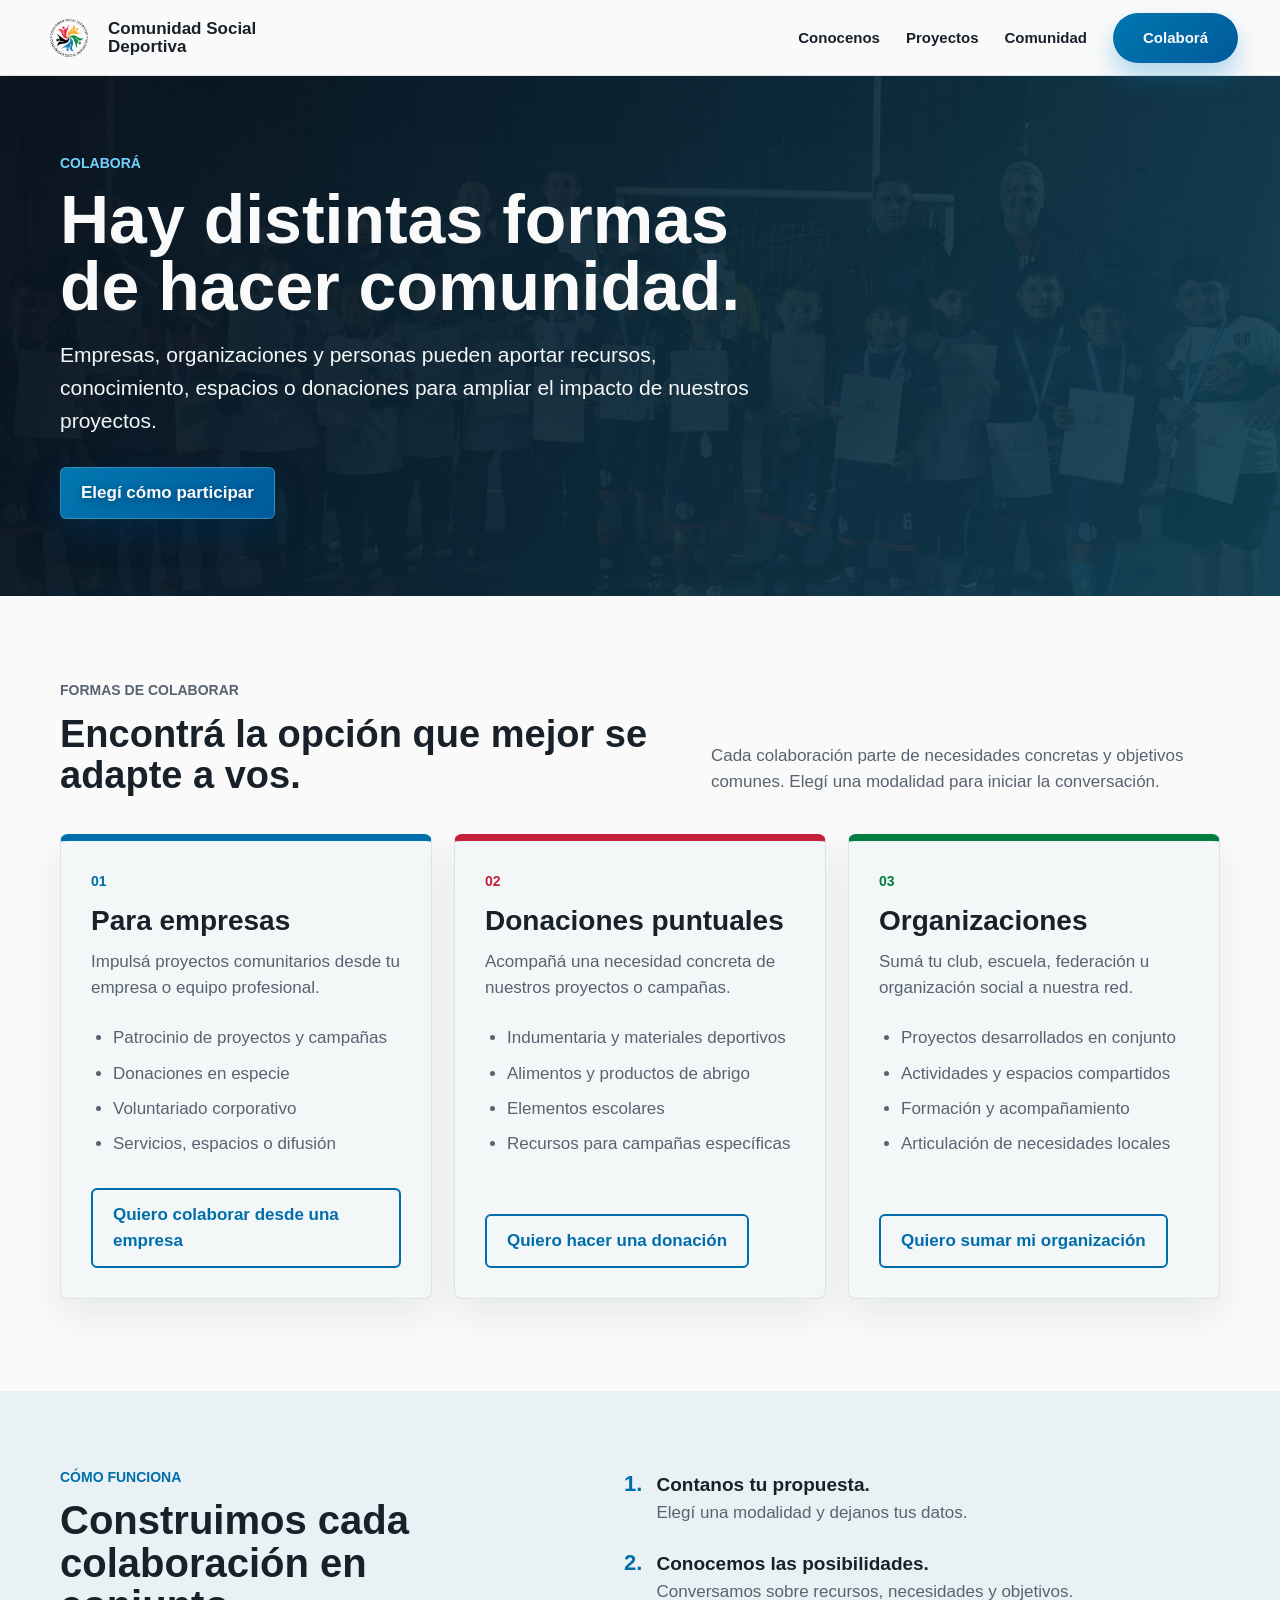
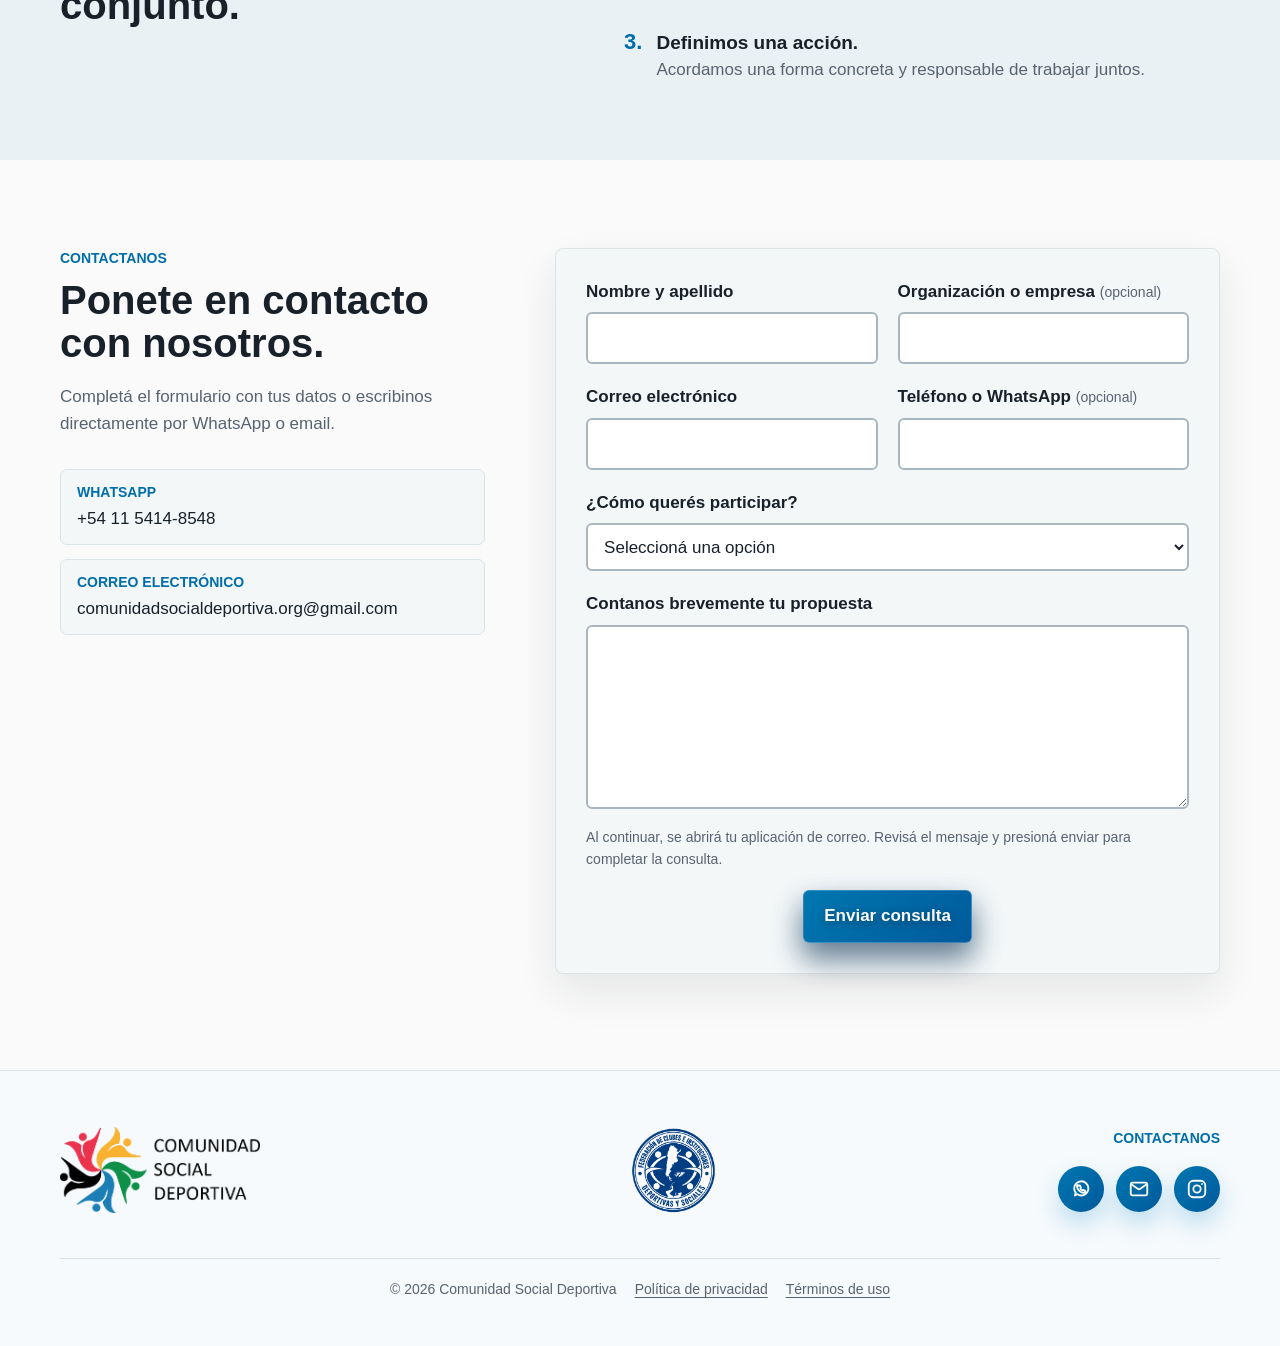
==== commit ce4f6909: "Centra boton de envio del formulario" ====
--- a/colabora.html
+++ b/colabora.html
@@ -181,7 +181,7 @@
             <p class="form-help form-field--full" id="form-help">
               Al continuar, se abrirá tu aplicación de correo. Revisá el mensaje y presioná enviar para completar la consulta.
             </p>
-            <div class="form-field--full">
+            <div class="form-field--full form-actions">
               <button class="button button--primary" type="submit">Enviar consulta</button>
             </div>
             <p class="sr-only" aria-live="polite" data-form-status></p>
--- a/styles.css
+++ b/styles.css
@@ -1489,6 +1489,11 @@
   margin: -2px 0 0;
 }
 
+.form-actions {
+  display: flex;
+  justify-content: center;
+}
+
 .collaborate h2 {
   margin: 8px 0 0;
   font-size: 38px;
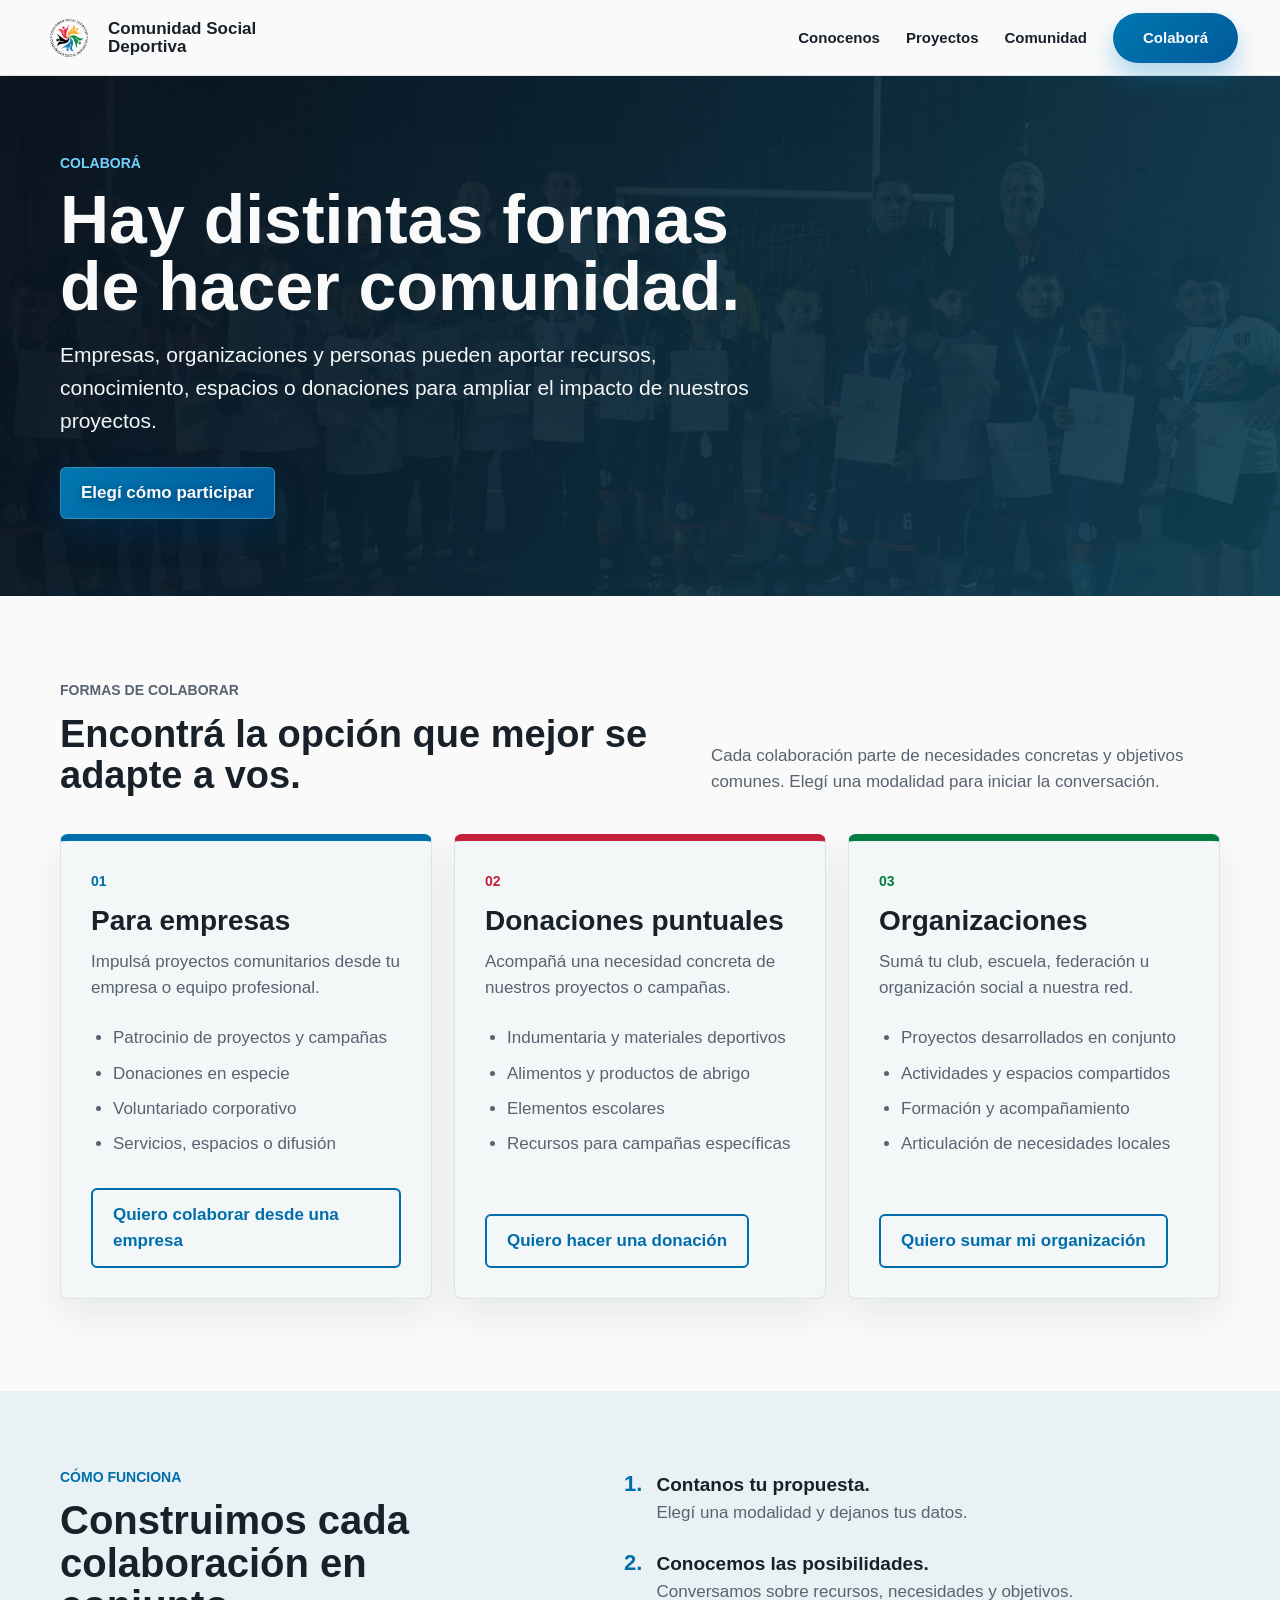
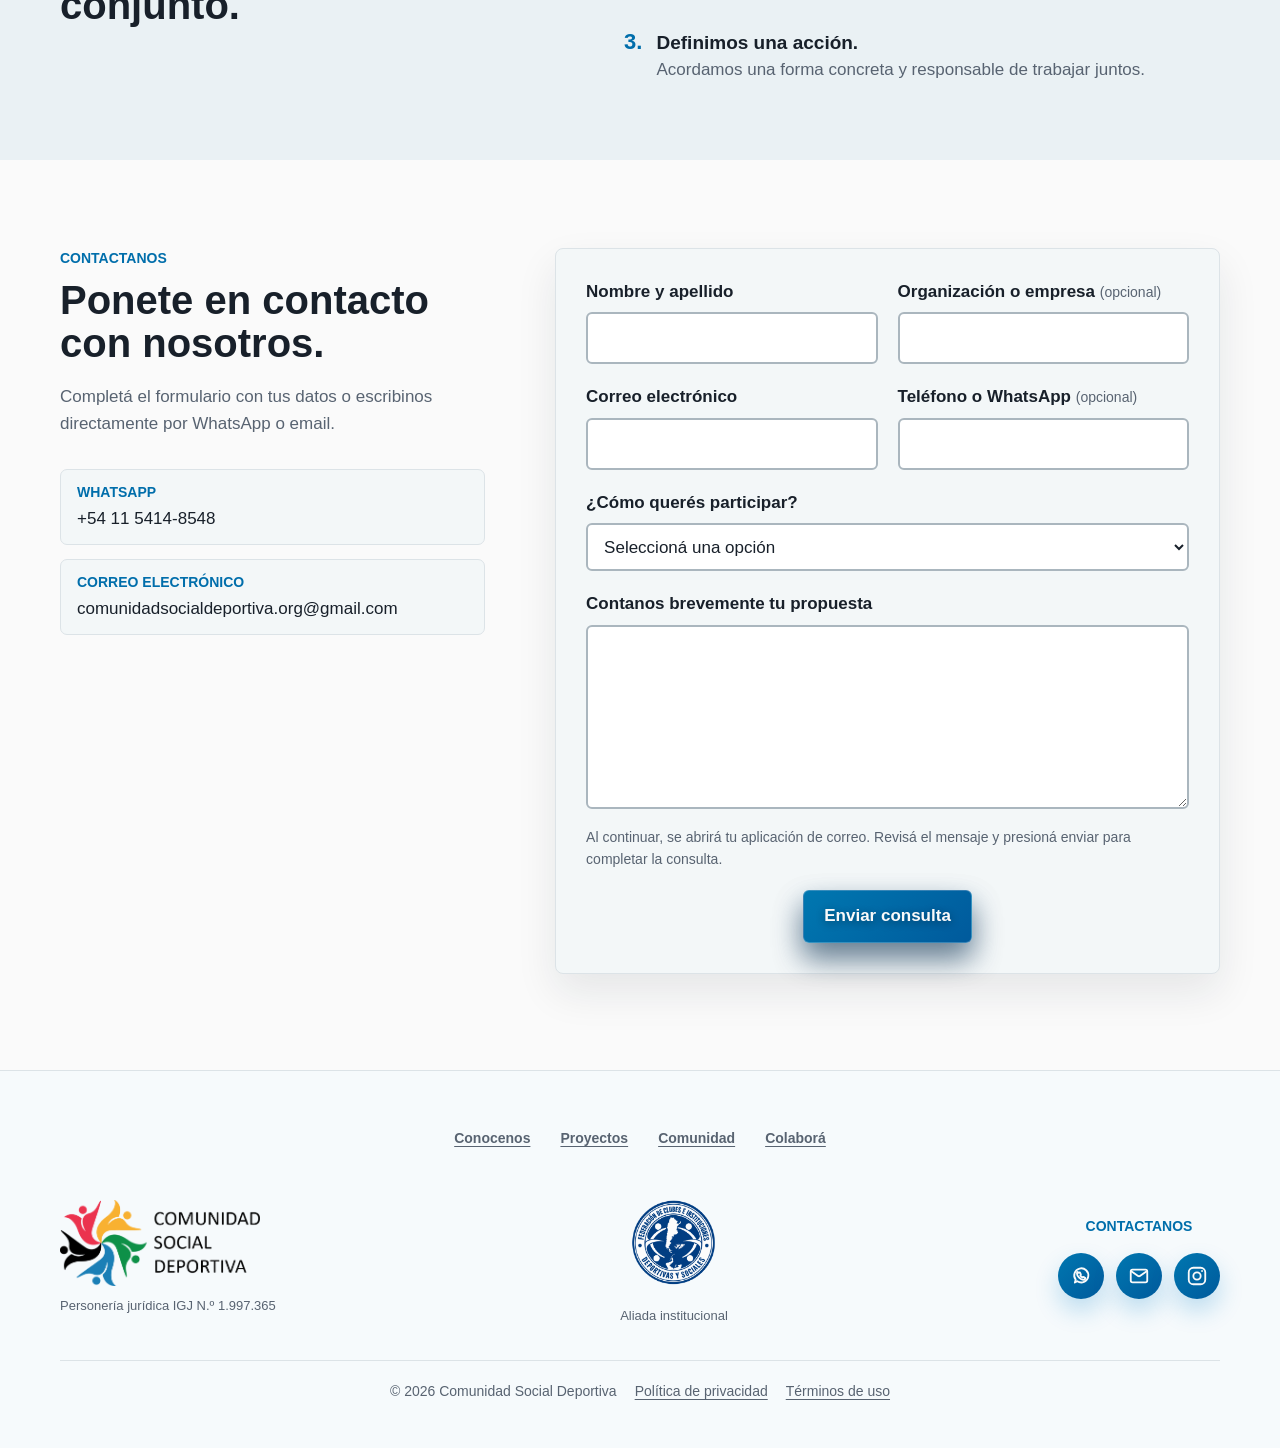
==== commit 8f679a62: "Mejora el footer y muestra datos institucionales" ====
--- a/colabora.html
+++ b/colabora.html
@@ -8,7 +8,7 @@
       name="description"
       content="Conocé las formas de colaborar con Comunidad Social Deportiva desde una empresa, con una donación puntual o sumando tu organización a la red."
     >
-    <link rel="stylesheet" href="styles.css?v=20261016-3">
+    <link rel="stylesheet" href="styles.css?v=20261017-2">
   </head>
   <body>
     <a class="skip-link" href="#contenido-principal">Saltar al contenido principal</a>
@@ -191,12 +191,20 @@
     </main>
 
     <footer class="site-footer">
+      <nav class="section-inner footer__navigation" aria-label="Navegación secundaria">
+        <a href="conocenos.html">Conocenos</a>
+        <a href="index.html#proyectos">Proyectos</a>
+        <a href="comunidad.html">Comunidad</a>
+        <a href="colabora.html">Colaborá</a>
+      </nav>
       <div class="section-inner footer__grid">
         <div class="footer__brand">
           <img src="assets/logo-csd-footer-cropped.png" alt="Comunidad Social Deportiva" class="footer__signature">
+          <p class="footer__registration">Personería jurídica IGJ N.º 1.997.365</p>
         </div>
         <div class="footer__federation">
           <img src="assets/logo-federacion-clubes.png" alt="Logo de la Federación de Clubes e Instituciones Deportivas y Sociales de la República Argentina" class="footer__federation-logo" loading="lazy">
+          <p class="footer__partner-label">Aliada institucional</p>
         </div>
         <div class="footer__contact">
           <p class="footer__label">Contactanos</p>
--- a/styles.css
+++ b/styles.css
@@ -700,6 +700,17 @@
   margin-top: 18px;
 }
 
+.institutional-partner {
+  padding: 0 0 72px;
+  background: var(--paper);
+}
+
+.institutional-partner h2 {
+  margin: 8px 0 14px;
+  font-size: clamp(28px, 4vw, 38px);
+  line-height: 1.08;
+}
+
 .community-content__copy h3 {
   margin: 34px 0 14px;
   color: var(--ink);
@@ -1527,6 +1538,13 @@
   max-width: 430px;
 }
 
+.footer__registration {
+  margin-top: 10px !important;
+  color: var(--ink-muted);
+  font-size: 13px;
+  line-height: 1.5;
+}
+
 .footer__federation {
   flex: 0 1 300px;
   text-align: center;
@@ -1541,6 +1559,12 @@
   object-fit: contain;
 }
 
+.footer__partner-label {
+  margin-top: 10px !important;
+  color: var(--ink-muted);
+  font-size: 13px;
+}
+
 .footer__signature {
   width: min(200px, 100%);
   height: auto;
@@ -1552,7 +1576,7 @@
 }
 
 .footer__contact {
-  text-align: right;
+  text-align: center;
 }
 
 .footer__label {
@@ -1561,7 +1585,7 @@
 
 .footer__socials {
   display: flex;
-  justify-content: flex-end;
+  justify-content: center;
   gap: 12px;
   margin-top: 16px;
 }
@@ -1621,6 +1645,31 @@
 }
 
 .footer__legal a:hover {
+  color: var(--blue);
+}
+
+.footer__navigation {
+  display: flex;
+  flex-wrap: wrap;
+  justify-content: center;
+  gap: 4px 10px;
+  margin-bottom: 28px;
+}
+
+.footer__navigation a {
+  display: inline-flex;
+  min-height: 44px;
+  align-items: center;
+  padding: 8px 10px;
+  color: var(--ink-muted);
+  font-size: 14px;
+  font-weight: 700;
+  text-decoration: underline;
+  text-decoration-thickness: 1px;
+  text-underline-offset: 3px;
+}
+
+.footer__navigation a:hover {
   color: var(--blue);
 }
 
@@ -2021,6 +2070,7 @@
 
   .footer__brand {
     display: flex;
+    flex-direction: column;
     align-items: center;
     justify-content: center;
     min-width: 0;
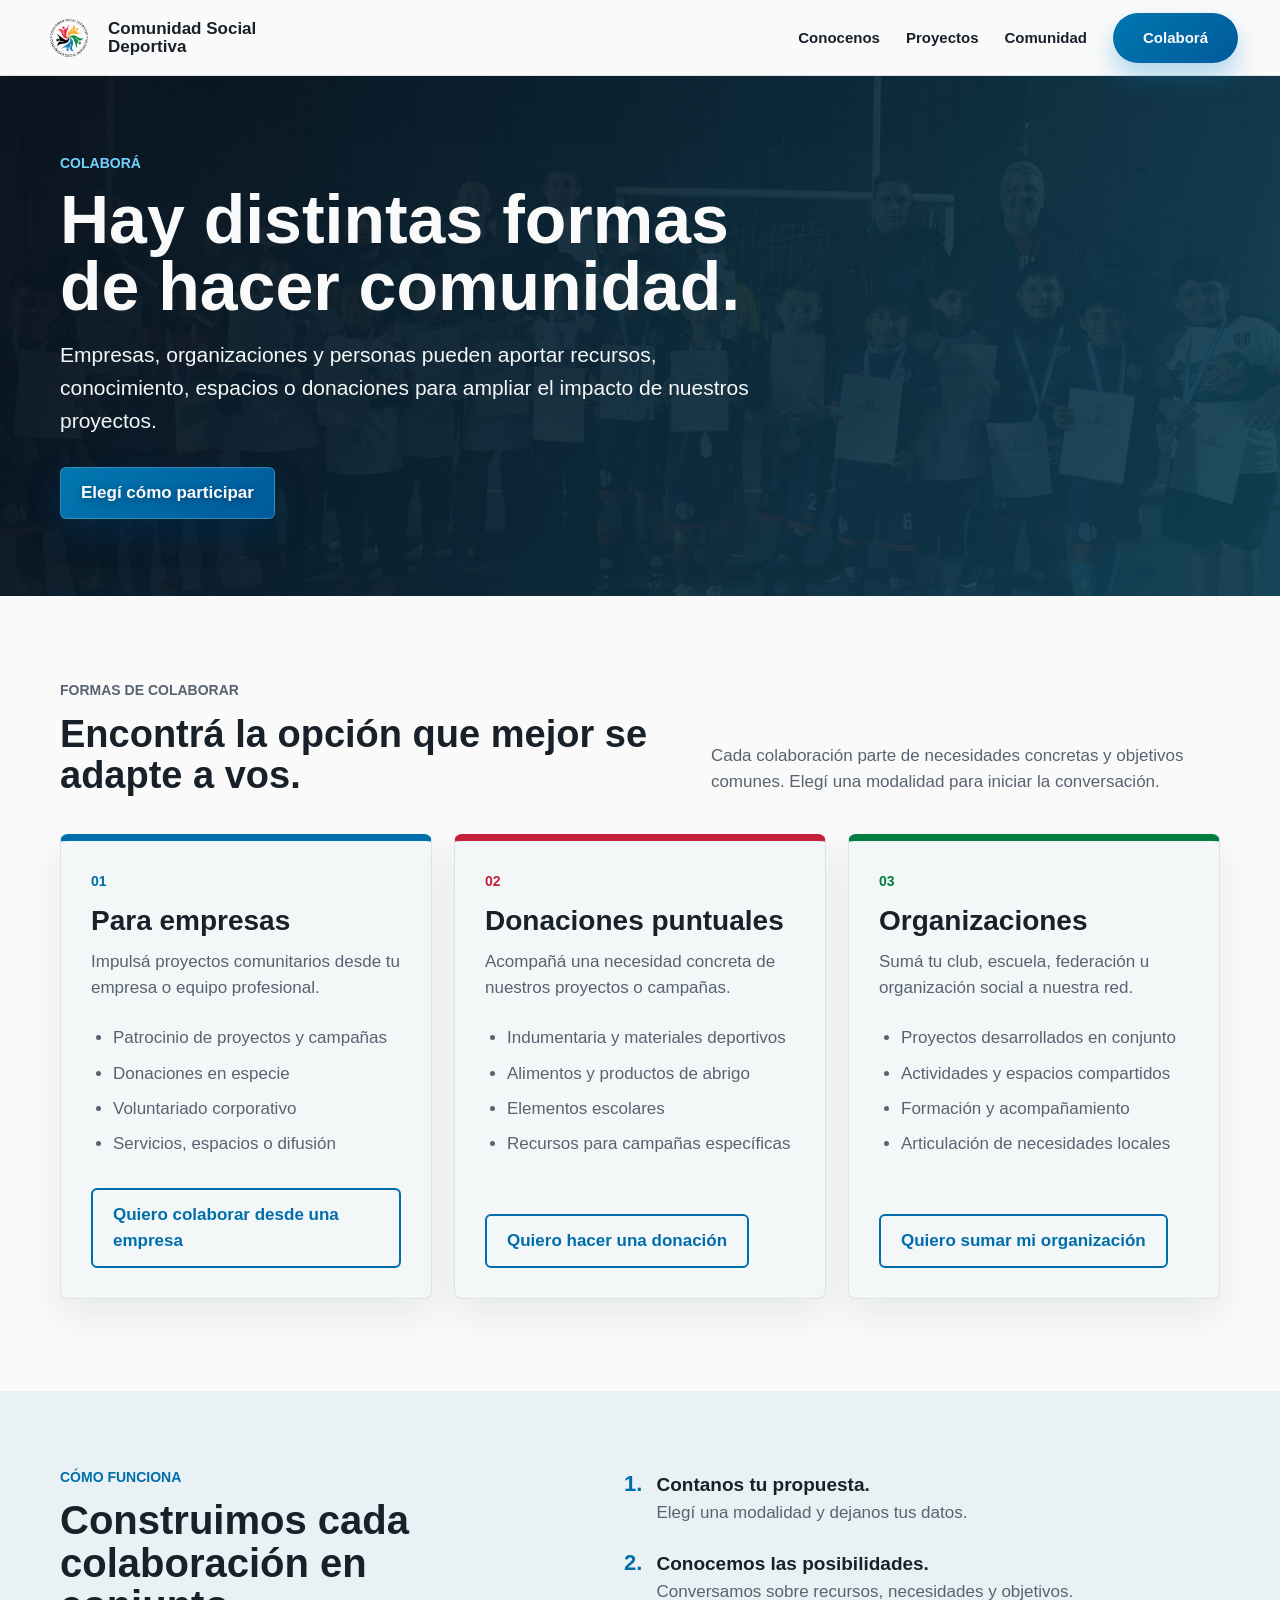
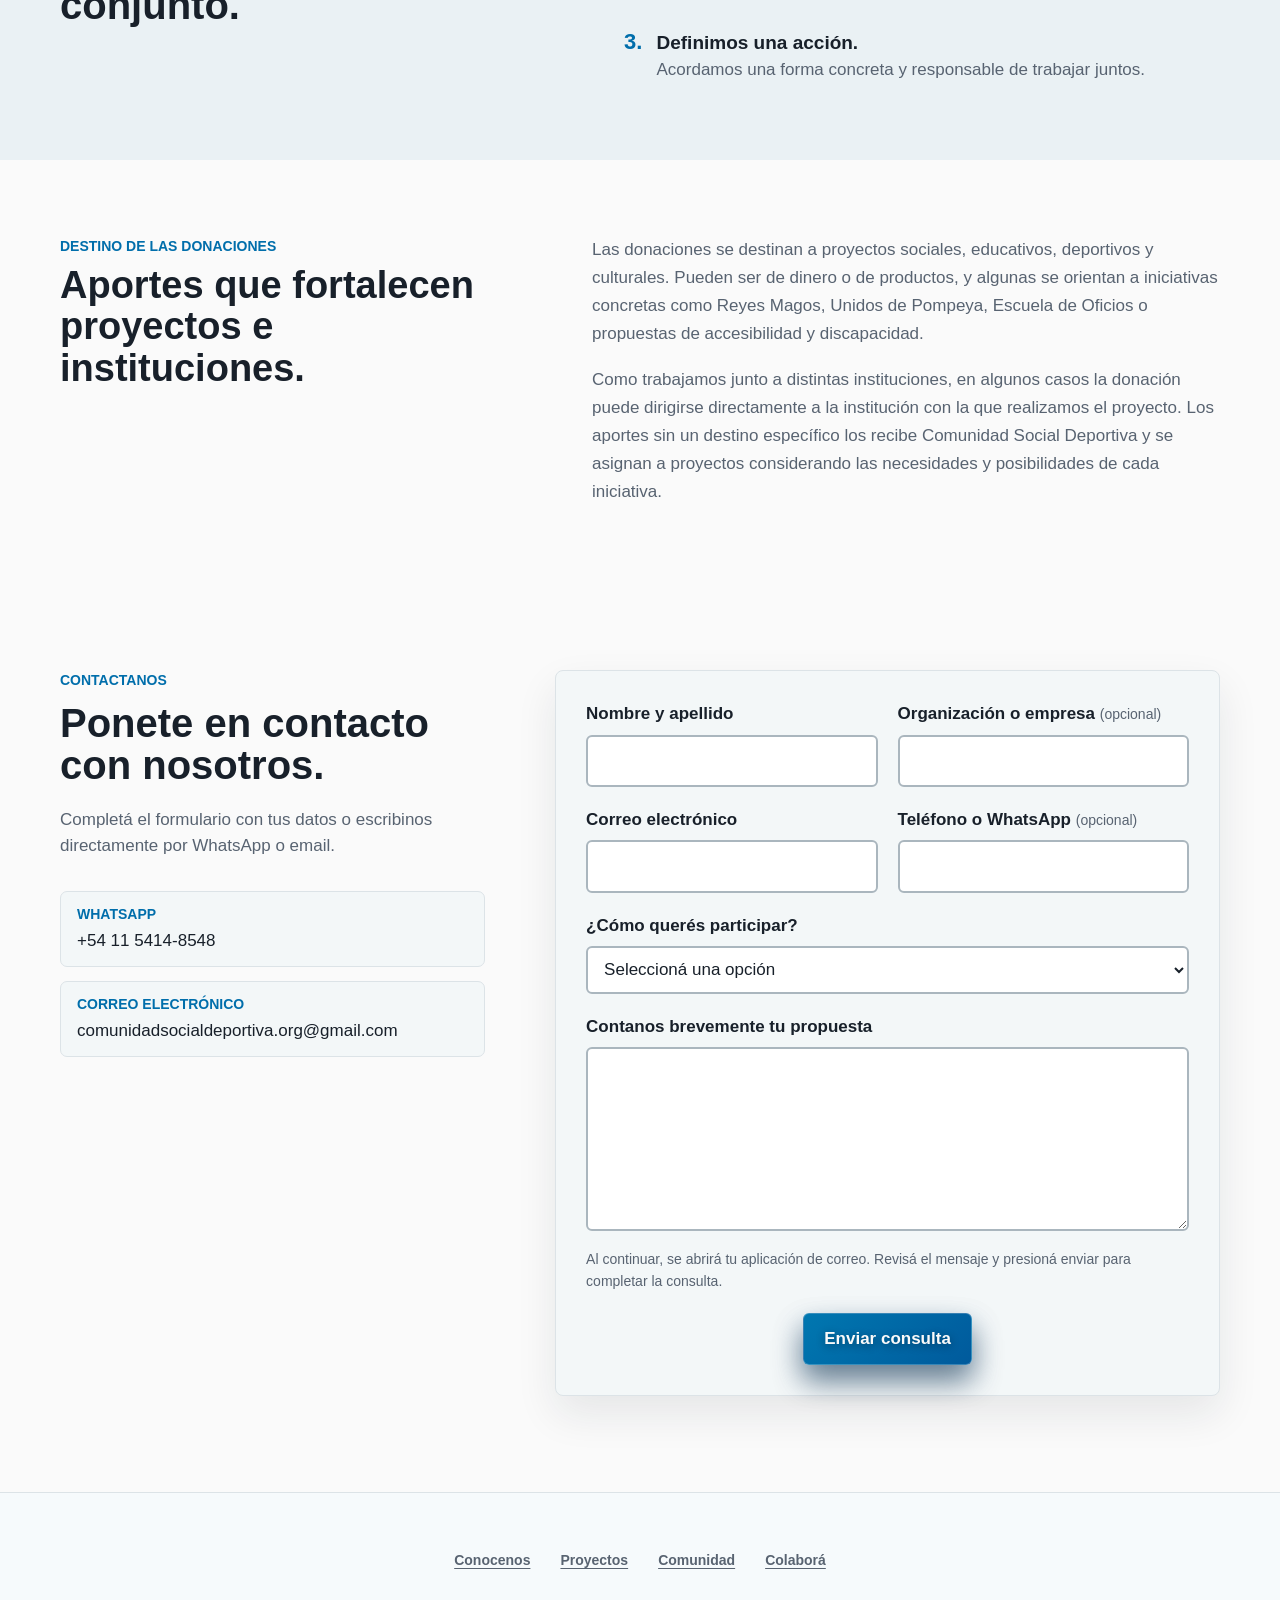
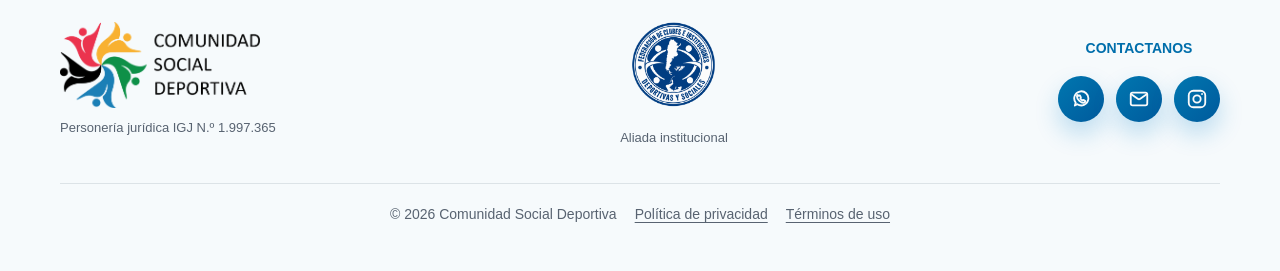
==== commit d51da2fb: "Explica el destino de las donaciones" ====
--- a/colabora.html
+++ b/colabora.html
@@ -8,7 +8,7 @@
       name="description"
       content="Conocé las formas de colaborar con Comunidad Social Deportiva desde una empresa, con una donación puntual o sumando tu organización a la red."
     >
-    <link rel="stylesheet" href="styles.css?v=20261017-2">
+    <link rel="stylesheet" href="styles.css?v=20261017-3">
   </head>
   <body>
     <a class="skip-link" href="#contenido-principal">Saltar al contenido principal</a>
@@ -120,6 +120,29 @@
         </div>
       </section>
 
+      <section class="donation-guidance" aria-labelledby="donation-guidance-title">
+        <div class="section-inner donation-guidance__grid">
+          <div>
+            <p class="section-kicker">Destino de las donaciones</p>
+            <h2 id="donation-guidance-title">Aportes que fortalecen proyectos e instituciones.</h2>
+          </div>
+          <div class="donation-guidance__copy">
+            <p>
+              Las donaciones se destinan a proyectos sociales, educativos, deportivos y
+              culturales. Pueden ser de dinero o de productos, y algunas se orientan a
+              iniciativas concretas como Reyes Magos, Unidos de Pompeya, Escuela de Oficios
+              o propuestas de accesibilidad y discapacidad.
+            </p>
+            <p>
+              Como trabajamos junto a distintas instituciones, en algunos casos la donación
+              puede dirigirse directamente a la institución con la que realizamos el proyecto.
+              Los aportes sin un destino específico los recibe Comunidad Social Deportiva y se
+              asignan a proyectos considerando las necesidades y posibilidades de cada iniciativa.
+            </p>
+          </div>
+        </div>
+      </section>
+
       <section class="contact-section" id="contacto" aria-labelledby="contact-title">
         <div class="section-inner contact-section__grid">
           <div class="contact-section__intro">
--- a/styles.css
+++ b/styles.css
@@ -1363,6 +1363,33 @@
   gap: 70px;
 }
 
+.donation-guidance {
+  padding: 76px 0;
+  background: var(--paper);
+}
+
+.donation-guidance__grid {
+  display: grid;
+  grid-template-columns: minmax(0, 0.85fr) minmax(0, 1.15fr);
+  gap: 68px;
+}
+
+.donation-guidance h2 {
+  margin: 8px 0 0;
+  font-size: 38px;
+  line-height: 1.08;
+}
+
+.donation-guidance__copy p {
+  margin: 0;
+  color: var(--ink-muted);
+  line-height: 1.65;
+}
+
+.donation-guidance__copy p + p {
+  margin-top: 18px;
+}
+
 .collaboration-process h2,
 .contact-section h2 {
   margin: 10px 0 0;
@@ -1857,6 +1884,7 @@
   }
 
   .collaboration-process__grid,
+  .donation-guidance__grid,
   .contact-section__grid {
     grid-template-columns: 1fr;
     gap: 38px;
@@ -1918,6 +1946,7 @@
   .collaborate,
   .collaboration-options,
   .collaboration-process,
+  .donation-guidance,
   .contact-section {
     padding: 54px 0;
   }
@@ -1932,6 +1961,7 @@
   .mission h2,
   .collaborate h2,
   .collaboration-process h2,
+  .donation-guidance h2,
   .contact-section h2 {
     font-size: 30px;
   }
